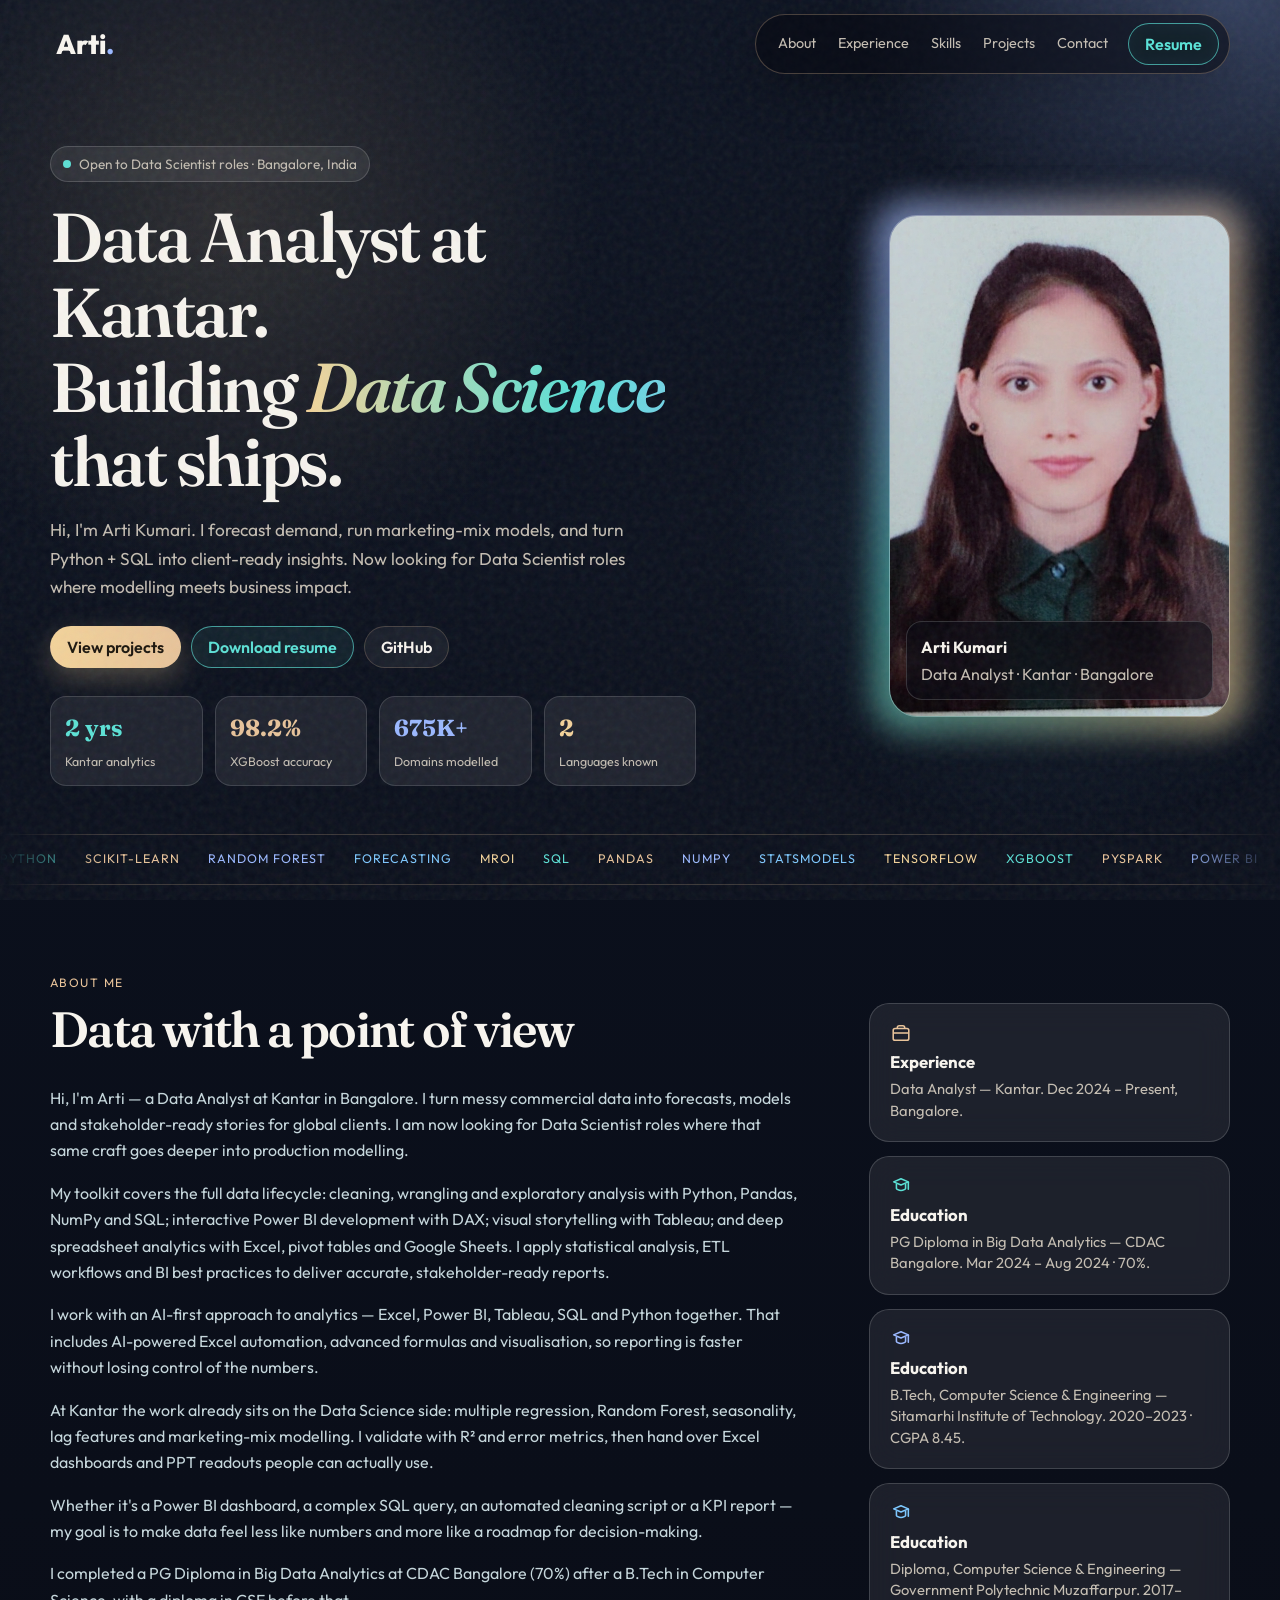
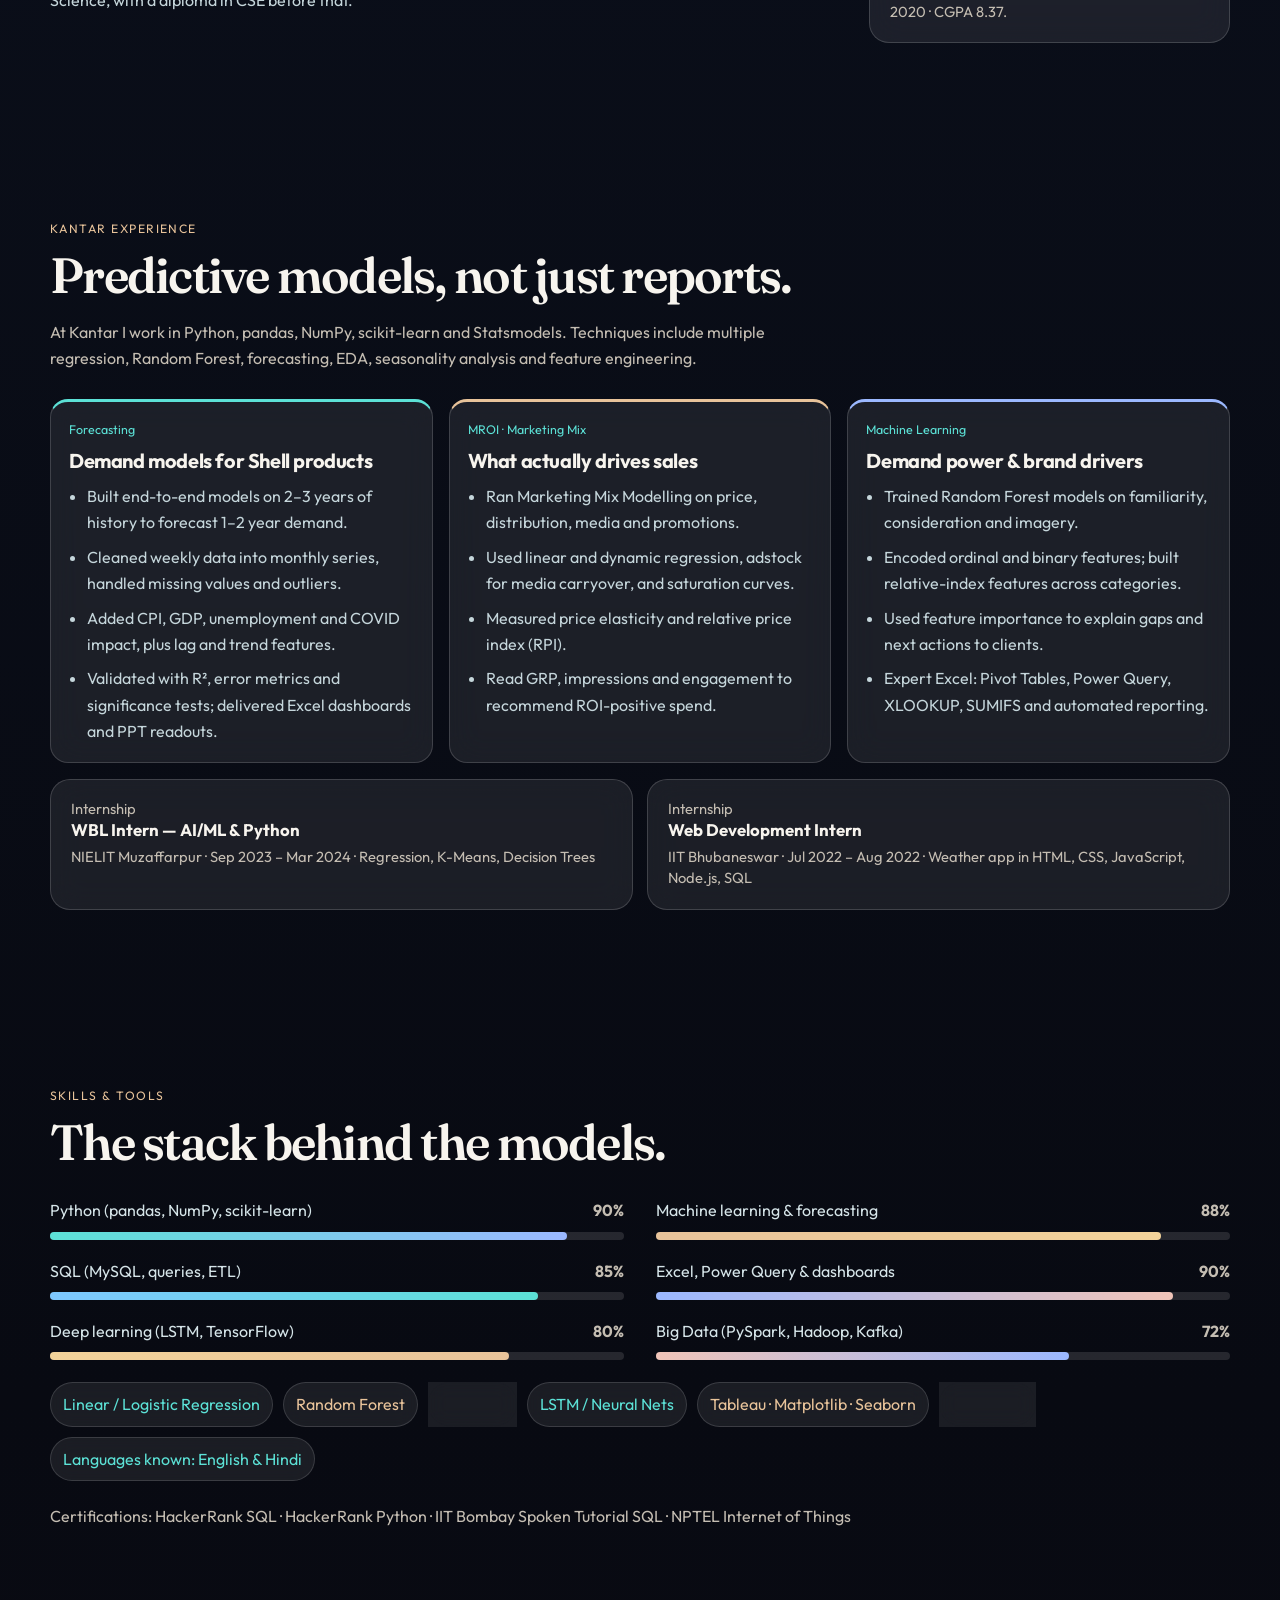
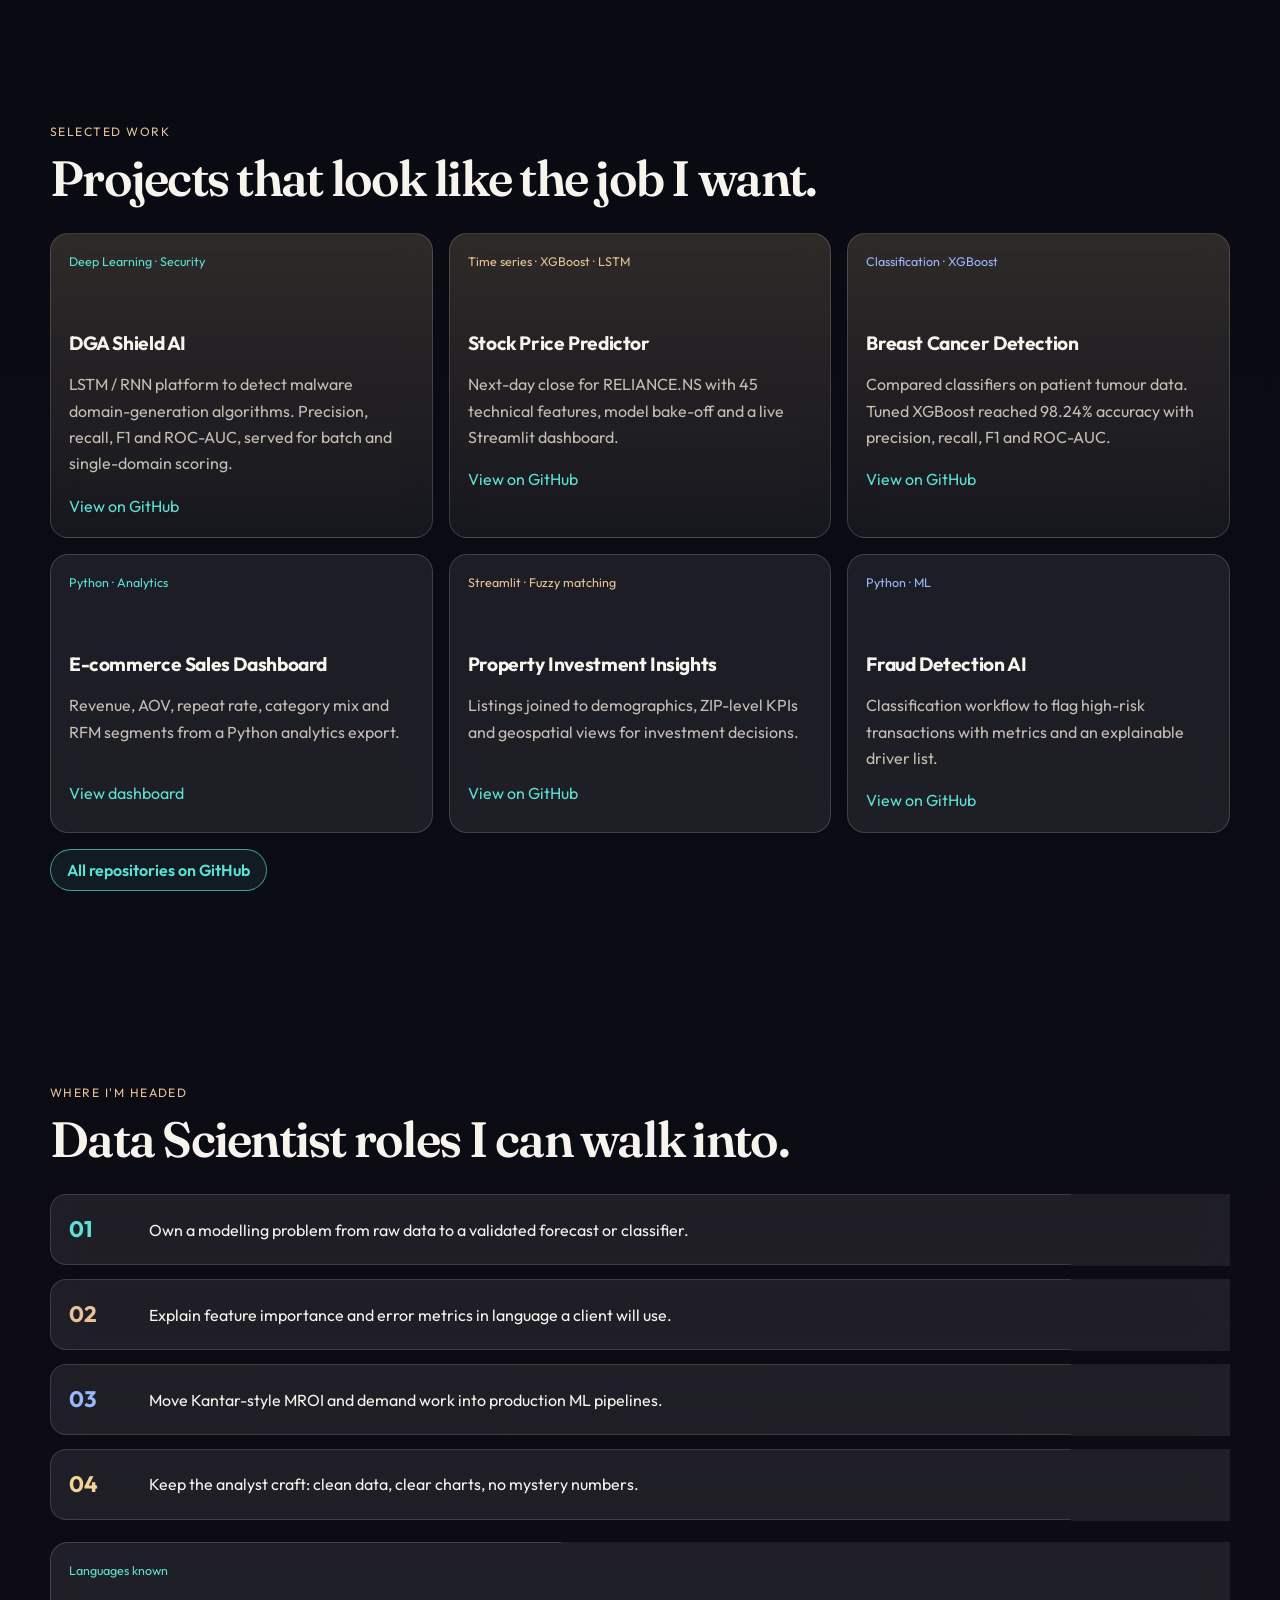
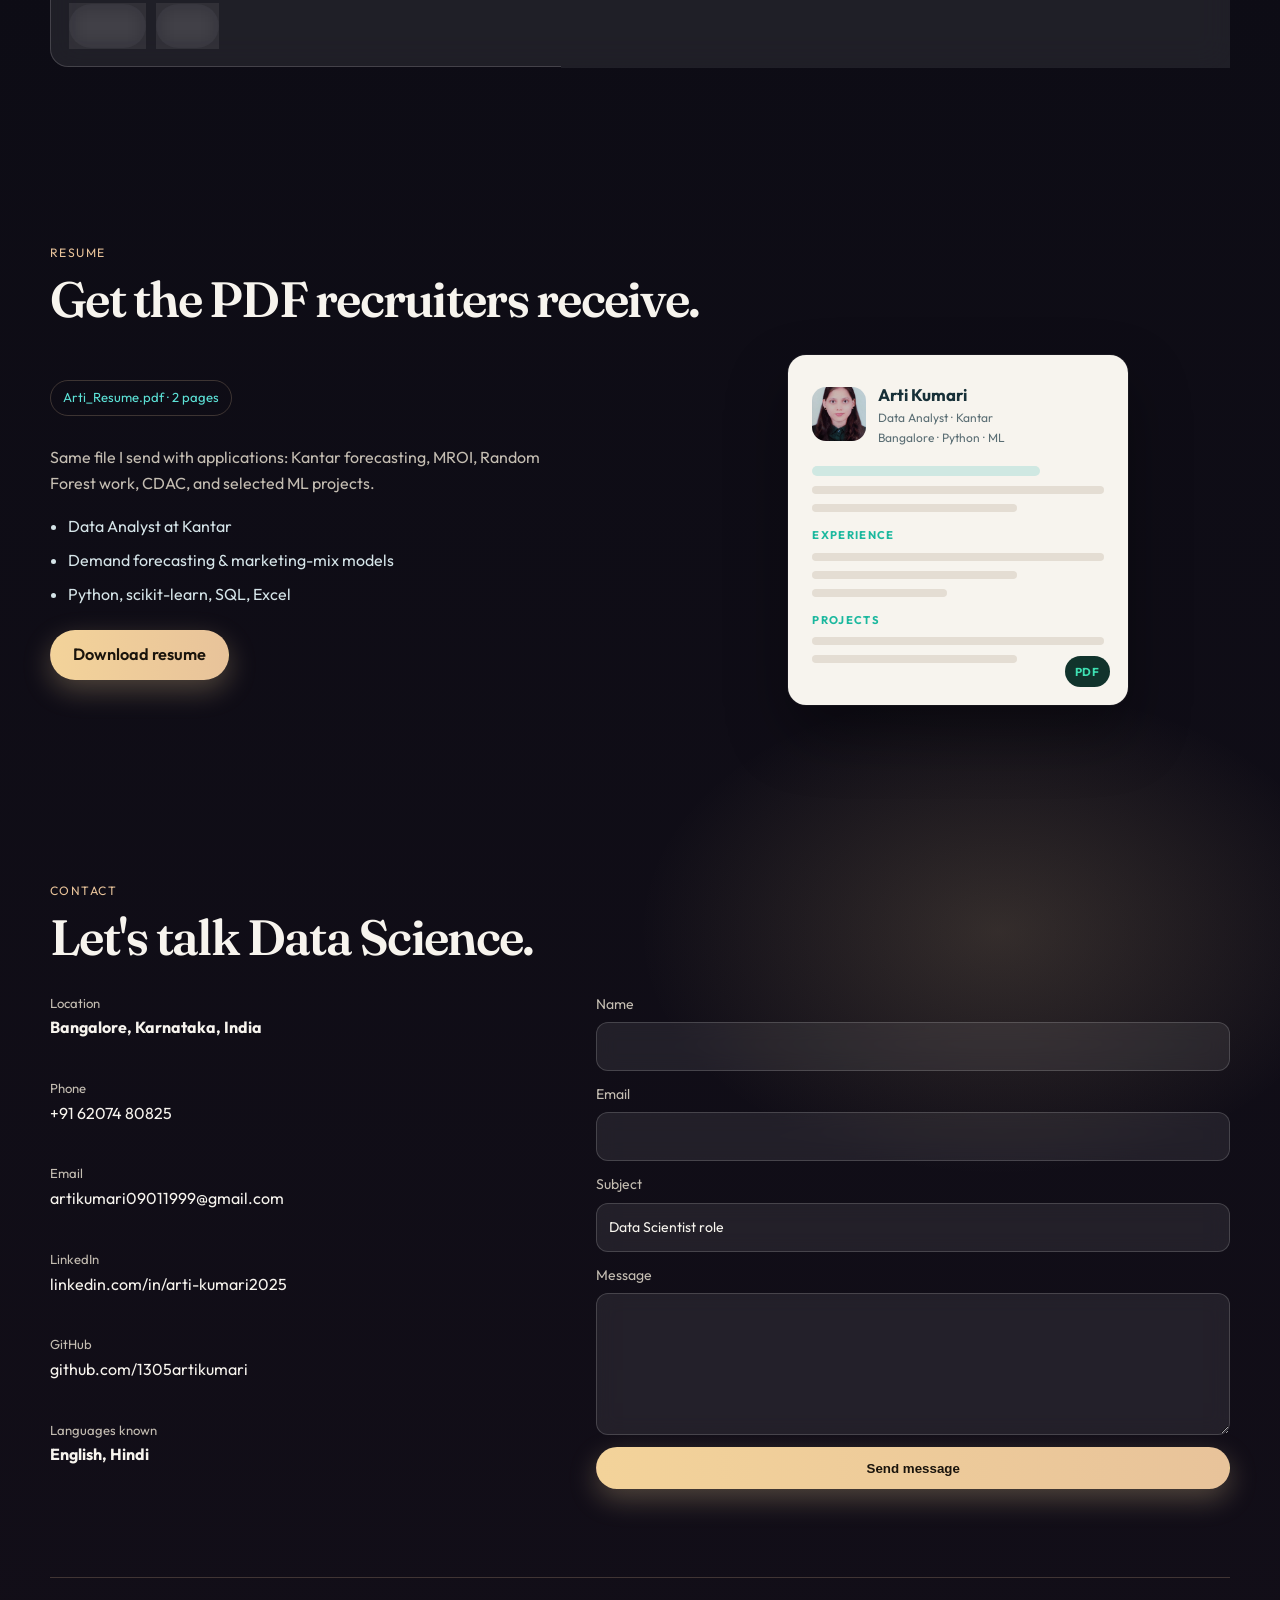
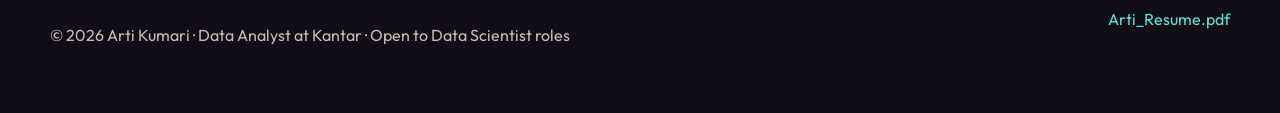
==== index.html @ 02395d93 "Initial commit: Arti Kumari Portfolio website and projects" ====
<!DOCTYPE html>
<html lang="en">
<head>
  <meta charset="UTF-8" />
  <meta name="viewport" content="width=device-width, initial-scale=1.0" />
  <title>Arti Kumari — Data Analyst &amp; Data Scientist | Kantar</title>
  <meta name="description" content="Arti Kumari, Data Analyst at Kantar in Bangalore. Predictive modelling, forecasting, MROI, Python and machine learning. Open to Data Scientist roles." />
  <link rel="preconnect" href="https://fonts.googleapis.com" />
  <link rel="preconnect" href="https://fonts.gstatic.com" crossorigin />
  <link href="https://fonts.googleapis.com/css2?family=Fraunces:opsz,wght@9..144,500;9..144,600;9..144,700&family=Outfit:wght@400;500;600;700;800&display=swap" rel="stylesheet" />
  <link rel="stylesheet" href="css/styles.css" />
</head>
<body>
  <div class="grain" aria-hidden="true"></div>
  <header class="topbar">
    <a class="logo" href="#top">Arti<span>.</span></a>
    <div class="nav">
      <nav class="nav-links" id="nav-links">
        <a href="#about">About</a>
        <a href="#experience">Experience</a>
        <a href="#skills">Skills</a>
        <a href="#projects">Projects</a>
        <a href="#contact">Contact</a>
      </nav>
      <div class="nav-actions">
        <a class="btn btn-outline" href="assets/Arti_Resume.pdf" download="Arti_Resume.pdf">Resume</a>
        <button class="menu-btn" id="menu-btn" aria-label="Open menu"><span></span><span></span></button>
      </div>
    </div>
  </header>

  <main id="top">
    <section class="hero">
      <div class="hero-copy">
        <p class="loc-pill">
          <span class="live-dot"></span>
          Open to Data Scientist roles · Bangalore, India
        </p>
        <h1>Data Analyst at Kantar.<br>Building <em>Data Science</em><br>that ships.</h1>
        <p class="lede">Hi, I'm Arti Kumari. I forecast demand, run marketing-mix models, and turn Python + SQL into client-ready insights. Now looking for Data Scientist roles where modelling meets business impact.</p>
        <div class="hero-cta">
          <a class="btn btn-primary" href="#projects">View projects</a>
          <a class="btn btn-outline" href="assets/Arti_Resume.pdf" download="Arti_Resume.pdf">Download resume</a>
          <a class="btn btn-ghost" href="https://github.com/1305artikumari" target="_blank" rel="noreferrer">GitHub</a>
        </div>
        <div class="stat-row">
          <div class="stat-card"><b data-count="2" data-suffix=" yrs">0 yrs</b><span>Kantar analytics</span></div>
          <div class="stat-card"><b data-count="98.2" data-decimals="1" data-suffix="%">0%</b><span>XGBoost accuracy</span></div>
          <div class="stat-card"><b data-count="675" data-suffix="K+">0K+</b><span>Domains modelled</span></div>
          <div class="stat-card"><b data-count="2">0</b><span>Languages known</span></div>
        </div>
      </div>
      <div class="photo-wrap">
      <aside class="photo-card">
        <img src="assets/arti-photo.jpg" alt="Portrait of Arti Kumari, Data Analyst at Kantar" />
        <div class="photo-meta">
          <strong>Arti Kumari</strong>
          <p>Data Analyst · Kantar · Bangalore</p>
        </div>
      </aside>
      </div>
    </section>

    <div class="marquee" aria-hidden="true">
      <div class="marquee-track">
        <span>Python</span><span>scikit-learn</span><span>Random Forest</span><span>Forecasting</span><span>MROI</span><span>SQL</span><span>pandas</span><span>NumPy</span><span>Statsmodels</span><span>TensorFlow</span><span>XGBoost</span><span>PySpark</span><span>Power BI</span><span>Excel</span><span>Feature Engineering</span>
        <span>Python</span><span>scikit-learn</span><span>Random Forest</span><span>Forecasting</span><span>MROI</span><span>SQL</span><span>pandas</span><span>NumPy</span><span>Statsmodels</span><span>TensorFlow</span><span>XGBoost</span><span>PySpark</span><span>Power BI</span><span>Excel</span><span>Feature Engineering</span>
      </div>
    </div>

    <section class="section" id="about">
      <p class="eyebrow">About me</p>
      <div class="about-grid">
        <div class="about-main">
          <h2>Data with a point of view</h2>
          <div class="about-copy">
            <p>Hi, I'm Arti — a Data Analyst at Kantar in Bangalore. I turn messy commercial data into forecasts, models and stakeholder-ready stories for global clients. I am now looking for Data Scientist roles where that same craft goes deeper into production modelling.</p>
            <p>My toolkit covers the full data lifecycle: cleaning, wrangling and exploratory analysis with Python, Pandas, NumPy and SQL; interactive Power BI development with DAX; visual storytelling with Tableau; and deep spreadsheet analytics with Excel, pivot tables and Google Sheets. I apply statistical analysis, ETL workflows and BI best practices to deliver accurate, stakeholder-ready reports.</p>
            <p>I work with an AI-first approach to analytics — Excel, Power BI, Tableau, SQL and Python together. That includes AI-powered Excel automation, advanced formulas and visualisation, so reporting is faster without losing control of the numbers.</p>
            <p>At Kantar the work already sits on the Data Science side: multiple regression, Random Forest, seasonality, lag features and marketing-mix modelling. I validate with R² and error metrics, then hand over Excel dashboards and PPT readouts people can actually use.</p>
            <p>Whether it's a Power BI dashboard, a complex SQL query, an automated cleaning script or a KPI report — my goal is to make data feel less like numbers and more like a roadmap for decision-making.</p>
            <p>I completed a PG Diploma in Big Data Analytics at CDAC Bangalore (70%) after a B.Tech in Computer Science, with a diploma in CSE before that.</p>
          </div>
        </div>
        <div class="edu-col">
          <article class="edu-card">
            <span class="edu-icon" aria-hidden="true">
              <svg width="22" height="22" viewBox="0 0 24 24" fill="none"><path d="M8 7V6a2 2 0 0 1 2-2h4a2 2 0 0 1 2 2v1" stroke="currentColor" stroke-width="1.7"/><rect x="3.5" y="7" width="17" height="13" rx="2" stroke="currentColor" stroke-width="1.7"/><path d="M3.5 12h17" stroke="currentColor" stroke-width="1.7"/></svg>
            </span>
            <h3>Experience</h3>
            <p>Data Analyst — Kantar. Dec 2024 – Present, Bangalore.</p>
          </article>
          <article class="edu-card">
            <span class="edu-icon" aria-hidden="true">
              <svg width="22" height="22" viewBox="0 0 24 24" fill="none"><path d="M4 7.5 12 4l8 3.5-8 3.5L4 7.5Z" stroke="currentColor" stroke-width="1.7" stroke-linejoin="round"/><path d="M7 9.5v5.2c0 .4 2.2 2.3 5 2.3s5-1.9 5-2.3V9.5" stroke="currentColor" stroke-width="1.7" stroke-linejoin="round"/><path d="M20 8v7.5" stroke="currentColor" stroke-width="1.7" stroke-linecap="round"/></svg>
            </span>
            <h3>Education</h3>
            <p>PG Diploma in Big Data Analytics — CDAC Bangalore. Mar 2024 – Aug 2024 · 70%.</p>
          </article>
          <article class="edu-card">
            <span class="edu-icon" aria-hidden="true">
              <svg width="22" height="22" viewBox="0 0 24 24" fill="none"><path d="M4 7.5 12 4l8 3.5-8 3.5L4 7.5Z" stroke="currentColor" stroke-width="1.7" stroke-linejoin="round"/><path d="M7 9.5v5.2c0 .4 2.2 2.3 5 2.3s5-1.9 5-2.3V9.5" stroke="currentColor" stroke-width="1.7" stroke-linejoin="round"/><path d="M20 8v7.5" stroke="currentColor" stroke-width="1.7" stroke-linecap="round"/></svg>
            </span>
            <h3>Education</h3>
            <p>B.Tech, Computer Science &amp; Engineering — Sitamarhi Institute of Technology. 2020–2023 · CGPA 8.45.</p>
          </article>
          <article class="edu-card">
            <span class="edu-icon" aria-hidden="true">
              <svg width="22" height="22" viewBox="0 0 24 24" fill="none"><path d="M4 7.5 12 4l8 3.5-8 3.5L4 7.5Z" stroke="currentColor" stroke-width="1.7" stroke-linejoin="round"/><path d="M7 9.5v5.2c0 .4 2.2 2.3 5 2.3s5-1.9 5-2.3V9.5" stroke="currentColor" stroke-width="1.7" stroke-linejoin="round"/><path d="M20 8v7.5" stroke="currentColor" stroke-width="1.7" stroke-linecap="round"/></svg>
            </span>
            <h3>Education</h3>
            <p>Diploma, Computer Science &amp; Engineering — Government Polytechnic Muzaffarpur. 2017–2020 · CGPA 8.37.</p>
          </article>
        </div>
      </div>
    </section>

    <section class="section" id="experience">
      <p class="eyebrow">Kantar experience</p>
      <h2>Predictive models, not just reports.</h2>
      <p class="section-intro">At Kantar I work in Python, pandas, NumPy, scikit-learn and Statsmodels. Techniques include multiple regression, Random Forest, forecasting, EDA, seasonality analysis and feature engineering.</p>
      <div class="work-grid">
        <article class="work-card">
          <p class="tag">Forecasting</p>
          <h3>Demand models for Shell products</h3>
          <ul>
            <li>Built end-to-end models on 2–3 years of history to forecast 1–2 year demand.</li>
            <li>Cleaned weekly data into monthly series, handled missing values and outliers.</li>
            <li>Added CPI, GDP, unemployment and COVID impact, plus lag and trend features.</li>
            <li>Validated with R², error metrics and significance tests; delivered Excel dashboards and PPT readouts.</li>
          </ul>
        </article>
        <article class="work-card">
          <p class="tag">MROI · Marketing Mix</p>
          <h3>What actually drives sales</h3>
          <ul>
            <li>Ran Marketing Mix Modelling on price, distribution, media and promotions.</li>
            <li>Used linear and dynamic regression, adstock for media carryover, and saturation curves.</li>
            <li>Measured price elasticity and relative price index (RPI).</li>
            <li>Read GRP, impressions and engagement to recommend ROI-positive spend.</li>
          </ul>
        </article>
        <article class="work-card">
          <p class="tag">Machine Learning</p>
          <h3>Demand power &amp; brand drivers</h3>
          <ul>
            <li>Trained Random Forest models on familiarity, consideration and imagery.</li>
            <li>Encoded ordinal and binary features; built relative-index features across categories.</li>
            <li>Used feature importance to explain gaps and next actions to clients.</li>
            <li>Expert Excel: Pivot Tables, Power Query, XLOOKUP, SUMIFS and automated reporting.</li>
          </ul>
        </article>
      </div>

      <div class="intern-row">
        <article class="edu-card">
          <p class="card-kicker">Internship</p>
          <h3>WBL Intern — AI/ML &amp; Python</h3>
          <p>NIELIT Muzaffarpur · Sep 2023 – Mar 2024 · Regression, K-Means, Decision Trees</p>
        </article>
        <article class="edu-card">
          <p class="card-kicker">Internship</p>
          <h3>Web Development Intern</h3>
          <p>IIT Bhubaneswar · Jul 2022 – Aug 2022 · Weather app in HTML, CSS, JavaScript, Node.js, SQL</p>
        </article>
      </div>
    </section>

    <section class="section" id="skills">
      <p class="eyebrow">Skills &amp; tools</p>
      <h2>The stack behind the models.</h2>
      <div class="skill-bars">
        <div class="skill"><span>Python (pandas, NumPy, scikit-learn)</span><b>90%</b><i style="--w:90%"></i></div>
        <div class="skill"><span>Machine learning &amp; forecasting</span><b>88%</b><i style="--w:88%"></i></div>
        <div class="skill"><span>SQL (MySQL, queries, ETL)</span><b>85%</b><i style="--w:85%"></i></div>
        <div class="skill"><span>Excel, Power Query &amp; dashboards</span><b>90%</b><i style="--w:90%"></i></div>
        <div class="skill"><span>Deep learning (LSTM, TensorFlow)</span><b>80%</b><i style="--w:80%"></i></div>
        <div class="skill"><span>Big Data (PySpark, Hadoop, Kafka)</span><b>72%</b><i style="--w:72%"></i></div>
      </div>
      <div class="chip-row">
        <span>Linear / Logistic Regression</span>
        <span>Random Forest</span>
        <span>XGBoost</span>
        <span>LSTM / Neural Nets</span>
        <span>Tableau · Matplotlib · Seaborn</span>
        <span>MongoDB</span>
        <span>Languages known: English &amp; Hindi</span>
      </div>
      <p class="certs">Certifications: HackerRank SQL · HackerRank Python · IIT Bombay Spoken Tutorial SQL · NPTEL Internet of Things</p>
    </section>

    <section class="section" id="projects">
      <p class="eyebrow">Selected work</p>
      <h2>Projects that look like the job I want.</h2>
      <div class="project-grid">
        <article class="project featured">
          <p class="tag">Deep Learning · Security</p>
          <h3>DGA Shield AI</h3>
          <p>LSTM / RNN platform to detect malware domain-generation algorithms. Precision, recall, F1 and ROC-AUC, served for batch and single-domain scoring.</p>
          <a href="https://github.com/1305artikumari/DGS-Shield-AI-" target="_blank" rel="noreferrer">View on GitHub</a>
        </article>
        <article class="project featured">
          <p class="tag">Time series · XGBoost · LSTM</p>
          <h3>Stock Price Predictor</h3>
          <p>Next-day close for RELIANCE.NS with 45 technical features, model bake-off and a live Streamlit dashboard.</p>
          <a href="https://github.com/1305artikumari/multivariate-stock-predictor" target="_blank" rel="noreferrer">View on GitHub</a>
        </article>
        <article class="project featured">
          <p class="tag">Classification · XGBoost</p>
          <h3>Breast Cancer Detection</h3>
          <p>Compared classifiers on patient tumour data. Tuned XGBoost reached 98.24% accuracy with precision, recall, F1 and ROC-AUC.</p>
          <a href="https://github.com/1305artikumari" target="_blank" rel="noreferrer">View on GitHub</a>
        </article>
        <article class="project">
          <p class="tag">Python · Analytics</p>
          <h3>E-commerce Sales Dashboard</h3>
          <p>Revenue, AOV, repeat rate, category mix and RFM segments from a Python analytics export.</p>
          <a href="reports/python-export.html">View dashboard</a>
        </article>
        <article class="project">
          <p class="tag">Streamlit · Fuzzy matching</p>
          <h3>Property Investment Insights</h3>
          <p>Listings joined to demographics, ZIP-level KPIs and geospatial views for investment decisions.</p>
          <a href="https://github.com/1305artikumari/Property-Investment-Insights-Dashboard" target="_blank" rel="noreferrer">View on GitHub</a>
        </article>
        <article class="project">
          <p class="tag">Python · ML</p>
          <h3>Fraud Detection AI</h3>
          <p>Classification workflow to flag high-risk transactions with metrics and an explainable driver list.</p>
          <a href="https://github.com/1305artikumari/Fraud-Detection-AI" target="_blank" rel="noreferrer">View on GitHub</a>
        </article>
      </div>
      <p class="center-link">
        <a class="btn btn-outline" href="https://github.com/1305artikumari" target="_blank" rel="noreferrer">All repositories on GitHub</a>
      </p>
    </section>

    <section class="section" id="goals">
      <p class="eyebrow">Where I'm headed</p>
      <h2>Data Scientist roles I can walk into.</h2>
      <ol class="goals">
        <li><span>01</span><p>Own a modelling problem from raw data to a validated forecast or classifier.</p></li>
        <li><span>02</span><p>Explain feature importance and error metrics in language a client will use.</p></li>
        <li><span>03</span><p>Move Kantar-style MROI and demand work into production ML pipelines.</p></li>
        <li><span>04</span><p>Keep the analyst craft: clean data, clear charts, no mystery numbers.</p></li>
      </ol>
      <div class="lang-box">
        <div>
          <p class="card-kicker">Languages known</p>
          <div class="chip-row">
            <span>English</span>
            <span>Hindi</span>
          </div>
        </div>
      </div>
    </section>

    <section class="section" id="resume">
      <p class="eyebrow">Resume</p>
      <h2>Get the PDF recruiters receive.</h2>
      <div class="resume-dl">
        <div class="resume-dl-copy">
          <p class="file-meta">Arti_Resume.pdf · 2 pages</p>
          <p>Same file I send with applications: Kantar forecasting, MROI, Random Forest work, CDAC, and selected ML projects.</p>
          <ul class="resume-points">
            <li>Data Analyst at Kantar</li>
            <li>Demand forecasting &amp; marketing-mix models</li>
            <li>Python, scikit-learn, SQL, Excel</li>
          </ul>
          <a class="btn btn-primary btn-lg" href="assets/Arti_Resume.pdf" download="Arti_Resume.pdf">Download resume</a>
        </div>
        <aside class="paper-card" aria-hidden="true">
          <div class="paper">
            <div class="paper-top">
              <img src="assets/arti-photo.jpg" alt="" />
              <div>
                <strong>Arti Kumari</strong>
                <span>Data Analyst · Kantar</span>
                <span>Bangalore · Python · ML</span>
              </div>
            </div>
            <div class="paper-line wide"></div>
            <div class="paper-line"></div>
            <div class="paper-line mid"></div>
            <div class="paper-kicker">Experience</div>
            <div class="paper-line"></div>
            <div class="paper-line mid"></div>
            <div class="paper-line short"></div>
            <div class="paper-kicker">Projects</div>
            <div class="paper-line"></div>
            <div class="paper-line mid"></div>
            <div class="paper-badge">PDF</div>
          </div>
        </aside>
      </div>
    </section>

    <section class="section contact" id="contact">
      <p class="eyebrow">Contact</p>
      <h2>Let's talk Data Science.</h2>
      <div class="contact-grid">
        <ul class="contact-list">
          <li><span>Location</span><b>Bangalore, Karnataka, India</b></li>
          <li><span>Phone</span><a href="tel:+916207480825">+91 62074 80825</a></li>
          <li><span>Email</span><a href="mailto:artikumari09011999@gmail.com">artikumari09011999@gmail.com</a></li>
          <li><span>LinkedIn</span><a href="https://www.linkedin.com/in/arti-kumari2025/" target="_blank" rel="noreferrer">linkedin.com/in/arti-kumari2025</a></li>
          <li><span>GitHub</span><a href="https://github.com/1305artikumari" target="_blank" rel="noreferrer">github.com/1305artikumari</a></li>
          <li><span>Languages known</span><b>English, Hindi</b></li>
        </ul>
        <form class="contact-form" action="mailto:artikumari09011999@gmail.com" method="get" enctype="text/plain">
          <label><span>Name</span><input name="name" required /></label>
          <label><span>Email</span><input type="email" name="email" required /></label>
          <label><span>Subject</span><input name="subject" value="Data Scientist role" required /></label>
          <label><span>Message</span><textarea name="body" rows="5" required></textarea></label>
          <button class="btn btn-primary" type="submit">Send message</button>
        </form>
      </div>
    </section>
  </main>

  <footer class="footer">
    <p>© 2026 Arti Kumari · Data Analyst at Kantar · Open to Data Scientist roles</p>
    <a href="assets/Arti_Resume.pdf" download="Arti_Resume.pdf">Arti_Resume.pdf</a>
  </footer>

  <script src="js/main.js"></script>
</body>
</html>
---- css/styles.css ----
:root {
  --bg: #080a12;
  --card: rgba(255, 255, 255, 0.07);
  --card-2: rgba(255, 255, 255, 0.06);
  --line: rgba(232, 195, 154, 0.22);
  --text: #f7f4ee;
  --muted: #c4bdb2;
  --teal: #5ce1d6;
  --peach: #e8c39a;
  --lilac: #9bb8ff;
  --gold: #f3d39a;
  --rose: #f0c4b8;
  --sky: #7ec8ff;
  --sans: "Outfit", sans-serif;
  --serif: "Fraunces", Georgia, serif;
}

* { box-sizing: border-box; }
html { scroll-behavior: smooth; }
body {
  margin: 0;
  font-family: var(--sans);
  background:
    radial-gradient(820px 480px at 8% -6%, rgba(92, 225, 214, 0.22), transparent 55%),
    radial-gradient(720px 520px at 96% 0%, rgba(155, 184, 255, 0.28), transparent 52%),
    radial-gradient(620px 420px at 78% 88%, rgba(243, 211, 154, 0.16), transparent 58%),
    linear-gradient(180deg, #0c1220 0%, #080a12 46%, #120e18 100%);
  color: var(--text);
  line-height: 1.65;
}
.grain {
  pointer-events: none;
  position: fixed;
  inset: 0;
  z-index: 8;
  opacity: 0.07;
  background-image: url("data:image/svg+xml,%3Csvg viewBox='0 0 160 160' xmlns='http://www.w3.org/2000/svg'%3E%3Cfilter id='n'%3E%3CfeTurbulence type='fractalNoise' baseFrequency='.85' numOctaves='4' stitchTiles='stitch'/%3E%3C/filter%3E%3Crect width='100%25' height='100%25' filter='url(%23n)'/%3E%3C/svg%3E");
}
body::before {
  content: "";
  position: fixed;
  inset: 0;
  pointer-events: none;
  z-index: 0;
  background:
    radial-gradient(circle at 18% 24%, rgba(243, 211, 154, 0.14), transparent 30%),
    radial-gradient(circle at 82% 58%, rgba(126, 200, 255, 0.12), transparent 28%);
}
img { max-width: 100%; display: block; }
a { color: var(--teal); text-decoration: none; }
h1, h2 { margin: 0; font-family: var(--serif); font-weight: 600; letter-spacing: -0.035em; line-height: 1.08; }
h3 { margin: 0; letter-spacing: -0.02em; line-height: 1.2; }
.topbar, main, footer { position: relative; z-index: 1; }

.topbar {
  position: sticky;
  top: 14px;
  z-index: 30;
  display: flex;
  align-items: center;
  justify-content: space-between;
  gap: 20px;
  width: min(1180px, calc(100% - 40px));
  margin: 14px auto 0;
  animation: drop 0.7s ease both;
}
.logo {
  color: var(--text);
  font-weight: 800;
  font-size: 1.7rem;
  padding: 0 6px;
  flex-shrink: 0;
}
.logo span { color: var(--lilac); }
.nav {
  display: flex;
  align-items: center;
  justify-content: space-between;
  gap: 20px;
  padding: 8px 10px 8px 22px;
  background: rgba(8, 10, 18, 0.58);
  backdrop-filter: blur(22px);
  border: 1px solid rgba(232, 195, 154, 0.28);
  border-radius: 999px;
  box-shadow: 0 18px 50px rgba(0, 0, 0, 0.22);
}
.nav-links { display: flex; gap: 22px; }
.nav-links a { color: var(--muted); font-size: 0.9rem; transition: color 0.2s; }
.nav-links a:hover { color: var(--text); }
.nav-actions { display: flex; align-items: center; gap: 10px; }
@keyframes drop {
  from { opacity: 0; transform: translateY(-18px); }
  to { opacity: 1; transform: translateY(0); }
}
@keyframes rise {
  from { opacity: 0; transform: translateY(18px); }
  to { opacity: 1; transform: translateY(0); }
}
.menu-btn {
  display: none;
  width: 42px;
  height: 42px;
  border-radius: 10px;
  border: 1px solid var(--line);
  background: transparent;
}
.menu-btn span { display: block; width: 16px; height: 1.6px; margin: 5px auto; background: var(--text); }

.live-dot {
  width: 8px;
  height: 8px;
  border-radius: 50%;
  background: var(--teal);
  box-shadow: 0 0 0 0 rgba(92, 225, 214, 0.7);
  animation: pulse 1.8s infinite;
}
@keyframes pulse {
  70% { box-shadow: 0 0 0 8px rgba(92, 225, 214, 0); }
  100% { box-shadow: 0 0 0 0 rgba(92, 225, 214, 0); }
}

.btn {
  display: inline-flex;
  align-items: center;
  justify-content: center;
  min-height: 42px;
  padding: 0 16px;
  border-radius: 999px;
  font-weight: 600;
  cursor: pointer;
  border: 1px solid transparent;
  transition: transform 0.2s ease, box-shadow 0.2s ease;
}
.btn:hover { transform: translateY(-2px); }
.btn-primary {
  background: linear-gradient(90deg, #f3d39a, #e8c39a);
  color: #1a140c;
  box-shadow: 0 10px 28px rgba(243, 211, 154, 0.28);
}
.btn-outline {
  border-color: rgba(92, 225, 214, 0.65);
  color: var(--teal);
  background: rgba(92, 225, 214, 0.08);
  backdrop-filter: blur(10px);
}
.btn-ghost {
  color: var(--text);
  background: rgba(255, 255, 255, 0.06);
  border-color: var(--line);
  backdrop-filter: blur(10px);
}

.hero {
  display: grid;
  grid-template-columns: 1.15fr 0.85fr;
  gap: 56px;
  align-items: center;
  width: min(1180px, calc(100% - 40px));
  margin: 0 auto;
  padding: 72px 0 48px;
}
.loc-pill {
  display: inline-flex;
  align-items: center;
  gap: 8px;
  padding: 6px 12px;
  border: 1px solid rgba(255, 255, 255, 0.16);
  border-radius: 999px;
  color: var(--muted);
  font-size: 0.85rem;
  margin: 0 0 18px;
  background: rgba(255, 255, 255, 0.08);
  backdrop-filter: blur(12px);
}
.hero h1 { font-size: clamp(2.6rem, 5.4vw, 4.6rem); }
.hero-copy > * {
  opacity: 0;
  animation: rise 0.85s ease forwards;
}
.hero-copy > *:nth-child(1) { animation-delay: 0.05s; }
.hero-copy > *:nth-child(2) { animation-delay: 0.18s; }
.hero-copy > *:nth-child(3) { animation-delay: 0.3s; }
.hero-copy > *:nth-child(4) { animation-delay: 0.42s; }
.hero-copy > *:nth-child(5) { animation-delay: 0.54s; }
.hero h1 em {
  font-style: italic;
  background: linear-gradient(90deg, var(--gold), var(--teal), var(--lilac), var(--gold));
  background-size: 220% auto;
  -webkit-background-clip: text;
  background-clip: text;
  color: transparent;
  animation: shine 6s linear infinite;
}
@keyframes shine {
  to { background-position: 220% center; }
}
.lede { color: var(--muted); max-width: 580px; font-size: 1.08rem; }
.hero-cta { display: flex; flex-wrap: wrap; gap: 10px; margin: 24px 0 28px; }
.stat-row { display: grid; grid-template-columns: repeat(4, minmax(0, 1fr)); gap: 12px; }
.stat-card {
  background: rgba(255, 255, 255, 0.08);
  border: 1px solid rgba(255, 255, 255, 0.14);
  backdrop-filter: blur(14px);
  border-radius: 16px;
  padding: 12px 14px;
}
.stat-card b { display: block; font-size: 1.45rem; font-family: var(--serif); }
.stat-row .stat-card:nth-child(1) b { color: var(--teal); }
.stat-row .stat-card:nth-child(2) b { color: var(--peach); }
.stat-row .stat-card:nth-child(3) b { color: var(--lilac); }
.stat-row .stat-card:nth-child(4) b { color: var(--gold); }
.stat-card span { color: var(--muted); font-size: 0.78rem; }

.photo-wrap {
  position: relative;
  max-width: 400px;
  margin-left: auto;
}
.photo-wrap::before {
  content: "";
  position: absolute;
  inset: -14px;
  border-radius: 36px;
  background: conic-gradient(from 140deg, var(--gold), var(--teal), var(--lilac), var(--peach), var(--gold));
  opacity: 0.7;
  filter: blur(16px);
  z-index: 0;
  animation: spin 10s linear infinite;
}
.photo-card {
  position: relative;
  z-index: 1;
  border-radius: 28px;
  overflow: hidden;
  border: 1px solid rgba(255, 255, 255, 0.28);
  box-shadow: 0 24px 70px rgba(0,0,0,0.28);
  animation: floaty 5.5s ease-in-out infinite;
}
@keyframes spin { to { transform: rotate(360deg); } }
@keyframes floaty {
  0%, 100% { transform: translateY(0); }
  50% { transform: translateY(-10px); }
}
.photo-card img { width: 100%; height: 500px; object-fit: cover; object-position: center 12%; }
.photo-meta {
  position: absolute;
  left: 16px;
  right: 16px;
  bottom: 16px;
  background: rgba(8, 10, 18, 0.58);
  backdrop-filter: blur(16px);
  border: 1px solid rgba(255, 255, 255, 0.16);
  border-radius: 16px;
  padding: 12px 14px;
}
.photo-meta p { margin: 0; color: var(--muted); }

.marquee {
  overflow: hidden;
  border-top: 1px solid var(--line);
  border-bottom: 1px solid var(--line);
  padding: 14px 0;
  mask-image: linear-gradient(90deg, transparent, #000 8%, #000 92%, transparent);
}
.marquee-track {
  display: flex;
  gap: 28px;
  width: max-content;
  animation: slide 32s linear infinite;
  text-transform: uppercase;
  letter-spacing: 0.08em;
  font-size: 0.78rem;
}
.marquee-track span:nth-child(5n+1) { color: var(--teal); }
.marquee-track span:nth-child(5n+2) { color: var(--peach); }
.marquee-track span:nth-child(5n+3) { color: var(--lilac); }
.marquee-track span:nth-child(5n+4) { color: var(--sky); }
.marquee-track span:nth-child(5n) { color: var(--gold); }
@keyframes slide { from { transform: translateX(0); } to { transform: translateX(-50%); } }

.section { padding: 88px 0; width: min(1180px, calc(100% - 40px)); margin: 0 auto; }
.section-intro { color: var(--muted); max-width: 760px; margin: -12px 0 28px; }
.eyebrow {
  color: var(--peach);
  text-transform: uppercase;
  letter-spacing: 0.12em;
  font-size: 0.76rem;
  margin: 0 0 10px;
}
.section h2 { font-size: clamp(2rem, 4vw, 3.1rem); margin-bottom: 28px; }

.about-grid { display: grid; grid-template-columns: 1.45fr 0.7fr; gap: 72px; align-items: stretch; }
.about-main { display: flex; flex-direction: column; }
.about-copy { flex: 1; }
.about-copy p { color: #c5d6db; margin: 0 0 16px; }
.about-copy p:last-child { margin-bottom: 0; }
.edu-col {
  display: grid;
  align-content: start;
  gap: 14px;
  max-width: 380px;
  width: 100%;
  margin-left: auto;
}
.edu-card {
  padding: 18px 20px 20px !important;
  border-radius: 20px !important;
}
.edu-icon {
  display: inline-flex;
  color: var(--teal);
  margin-bottom: 8px;
}
.edu-card h3 {
  font-family: var(--sans);
  font-size: 1.05rem;
  font-weight: 700;
  letter-spacing: 0;
  margin: 0 0 6px;
}
.edu-card p {
  margin: 0;
  color: var(--muted);
  font-size: 0.92rem;
  line-height: 1.45;
}
.edu-card, .project, .lang-box, .work-card {
  background: rgba(255, 255, 255, 0.08);
  backdrop-filter: blur(16px);
  border: 1px solid rgba(255, 255, 255, 0.16);
  border-radius: 18px;
  padding: 18px;
  transition: transform 0.25s ease, border-color 0.25s ease, box-shadow 0.25s ease;
}
.project:hover, .work-card:hover, .edu-card:hover {
  transform: translateY(-6px);
  border-color: rgba(255, 255, 255, 0.32);
  box-shadow: 0 18px 40px rgba(0,0,0,0.18);
}
.project.featured {
  background: linear-gradient(180deg, rgba(243, 211, 154, 0.16), rgba(255, 255, 255, 0.05));
}
.work-card:nth-child(1) { border-top: 3px solid var(--teal); }
.work-card:nth-child(2) { border-top: 3px solid var(--peach); }
.work-card:nth-child(3) { border-top: 3px solid var(--lilac); }
.project:nth-child(3n+1) .tag { color: var(--teal); }
.project:nth-child(3n+2) .tag { color: var(--peach); }
.project:nth-child(3n) .tag { color: var(--lilac); }
.edu-col .edu-card:nth-child(1) .edu-icon { color: var(--peach); }
.edu-col .edu-card:nth-child(2) .edu-icon { color: var(--teal); }
.edu-col .edu-card:nth-child(3) .edu-icon { color: var(--lilac); }
.edu-col .edu-card:nth-child(4) .edu-icon { color: var(--sky); }
.card-kicker { color: var(--teal); margin: 0 0 6px; font-size: 0.78rem; }

.skill-bars { display: grid; grid-template-columns: 1fr 1fr; gap: 18px 32px; }
.skill { display: grid; grid-template-columns: 1fr auto; gap: 8px; }
.skill span { color: #d5e4e8; }
.skill b { color: var(--muted); }
.skill i {
  grid-column: 1 / -1;
  height: 8px;
  border-radius: 99px;
  background: rgba(255, 255, 255, 0.12);
  position: relative;
}
.skill i::after {
  content: "";
  position: absolute;
  inset: 0 auto 0 0;
  width: 0;
  border-radius: inherit;
  background: linear-gradient(90deg, var(--teal), var(--lilac));
  transition: width 1.2s cubic-bezier(0.22, 1, 0.36, 1);
}
.skill.in i::after { width: var(--w); }
.skill:nth-child(2) i::after { background: linear-gradient(90deg, var(--peach), var(--gold)); }
.skill:nth-child(3) i::after { background: linear-gradient(90deg, var(--sky), var(--teal)); }
.skill:nth-child(4) i::after { background: linear-gradient(90deg, var(--lilac), var(--rose)); }
.skill:nth-child(5) i::after { background: linear-gradient(90deg, var(--gold), var(--peach)); }
.skill:nth-child(6) i::after { background: linear-gradient(90deg, var(--rose), var(--lilac)); }
.chip-row { display: flex; flex-wrap: wrap; gap: 10px; margin-top: 22px; }
.chip-row span {
  border: 1px solid rgba(255, 255, 255, 0.14);
  border-radius: 999px;
  padding: 8px 12px;
  color: var(--text);
  background: rgba(255, 255, 255, 0.08);
  backdrop-filter: blur(10px);
}
.chip-row span:nth-child(3n+1) { color: var(--teal); }
.chip-row span:nth-child(3n+2) { color: var(--peach); }
.chip-row span:nth-child(3n) { color: var(--lilac); }

.work-grid { display: grid; grid-template-columns: repeat(3, 1fr); gap: 16px; }
.work-card h3 { margin: 8px 0 10px; font-size: 1.25rem; }
.work-card ul { margin: 0; padding-left: 18px; color: #c5d6db; }
.work-card li + li { margin-top: 8px; }
.intern-row { display: grid; grid-template-columns: 1fr 1fr; gap: 14px; margin-top: 16px; }
.certs { color: var(--muted); margin-top: 22px; }

.resume-dl {
  display: grid;
  grid-template-columns: 1.05fr 0.95fr;
  gap: 36px;
  align-items: center;
}
.resume-dl-copy p { color: var(--muted); max-width: 520px; }
.file-meta {
  display: inline-block;
  margin: 0 0 12px;
  padding: 6px 12px;
  border: 1px solid var(--line);
  border-radius: 999px;
  color: var(--teal) !important;
  font-size: 0.82rem;
}
.resume-points { margin: 0 0 22px; padding-left: 18px; color: #d5e4e8; }
.resume-points li + li { margin-top: 8px; }
.btn-lg { min-height: 50px; padding: 0 22px; font-size: 1.02rem; }

.paper-card { display: flex; justify-content: center; }
.paper {
  position: relative;
  width: min(100%, 340px);
  background: #f7f4ee;
  color: #173038;
  border-radius: 18px;
  padding: 26px 24px 32px;
  box-shadow: 0 28px 60px rgba(0,0,0,0.35), 0 0 0 1px rgba(255,255,255,0.06);
  animation: floaty 6s ease-in-out infinite;
}
.paper-top { display: flex; gap: 12px; align-items: center; margin-bottom: 18px; }
.paper-top img {
  width: 54px;
  height: 54px;
  object-fit: cover;
  border-radius: 14px;
}
.paper-top strong { display: block; font-size: 1.05rem; }
.paper-top span { display: block; font-size: 0.75rem; color: #5b6e74; }
.paper-line {
  height: 8px;
  background: #e4ddd3;
  border-radius: 99px;
  margin-bottom: 10px;
  width: 100%;
}
.paper-line.wide { height: 10px; width: 78%; background: #cfe8e2; }
.paper-line.mid { width: 70%; }
.paper-line.short { width: 46%; }
.paper-kicker {
  margin: 14px 0 8px;
  font-size: 0.7rem;
  letter-spacing: 0.12em;
  text-transform: uppercase;
  color: #1bb89e;
  font-weight: 700;
}
.paper-badge {
  position: absolute;
  right: 18px;
  bottom: 18px;
  background: #11332c;
  color: #3ee0b2;
  font-size: 0.72rem;
  font-weight: 700;
  letter-spacing: 0.08em;
  padding: 6px 10px;
  border-radius: 999px;
}
.project-grid { display: grid; grid-template-columns: repeat(3, 1fr); gap: 16px; }
.project h3 { margin: 8px 0; font-size: 1.2rem; }
.project p { color: var(--muted); min-height: 72px; }
.tag { color: var(--teal); margin: 0; font-size: 0.78rem; }
.project, .work-card, .edu-card, .goals li, .section {
  opacity: 0;
  transform: translateY(22px);
  transition: opacity 0.7s ease, transform 0.7s ease;
}
.project.in, .work-card.in, .edu-card.in, .goals li.in, .section.in {
  opacity: 1;
  transform: none;
}
.project:nth-child(2), .work-card:nth-child(2), .edu-card:nth-child(2) { transition-delay: 0.08s; }
.project:nth-child(3), .work-card:nth-child(3), .edu-card:nth-child(3) { transition-delay: 0.16s; }
.project:nth-child(4), .edu-card:nth-child(4), .goals li:nth-child(2) { transition-delay: 0.12s; }
.project:nth-child(5), .goals li:nth-child(3) { transition-delay: 0.2s; }
.project:nth-child(6), .goals li:nth-child(4) { transition-delay: 0.28s; }

@media (prefers-reduced-motion: reduce) {
  *, *::before, *::after {
    animation: none !important;
    transition: none !important;
  }
  .project, .work-card, .edu-card, .goals li, .section, .hero-copy > * { opacity: 1; transform: none; }
  .skill i::after { width: var(--w); }
}

.goals { list-style: none; padding: 0; display: grid; gap: 14px; }
.goals li {
  display: grid;
  grid-template-columns: 64px 1fr;
  gap: 16px;
  align-items: center;
  background: rgba(255, 255, 255, 0.08);
  backdrop-filter: blur(16px);
  border: 1px solid rgba(255, 255, 255, 0.14);
  border-radius: 16px;
  padding: 16px 18px;
}
.goals li:nth-child(1) span { color: var(--teal); }
.goals li:nth-child(2) span { color: var(--peach); }
.goals li:nth-child(3) span { color: var(--lilac); }
.goals li:nth-child(4) span { color: var(--gold); }
.goals span { font-size: 1.4rem; font-weight: 700; }
.goals p { margin: 0; }
.lang-box { display: grid; grid-template-columns: 1fr; gap: 12px; margin-top: 22px; align-items: start; }

.contact-grid { display: grid; grid-template-columns: 0.9fr 1.1fr; gap: 28px; }
.contact-list { list-style: none; padding: 0; margin: 0; display: grid; gap: 16px; }
.contact-list span { display: block; color: var(--muted); font-size: 0.82rem; }
.contact-list b, .contact-list a { color: var(--text); }
.contact-form { display: grid; gap: 12px; }
.contact-form label { display: grid; gap: 6px; color: var(--muted); font-size: 0.88rem; }
.contact-form input, .contact-form textarea {
  background: rgba(255, 255, 255, 0.08);
  border: 1px solid rgba(255, 255, 255, 0.16);
  border-radius: 12px;
  color: var(--text);
  padding: 12px;
  font: inherit;
  backdrop-filter: blur(10px);
}

.footer {
  display: flex;
  justify-content: space-between;
  gap: 12px;
  width: min(1180px, calc(100% - 40px));
  margin: 0 auto;
  padding: 28px 0 48px;
  border-top: 1px solid var(--line);
  color: var(--muted);
}

.resume-page { background: #f4efe6; color: #172026; }
.resume {
  max-width: 860px;
  margin: 32px auto 64px;
  background: #fff;
  padding: 48px;
  border-radius: 18px;
  box-shadow: 0 16px 40px rgba(0,0,0,0.08);
}
.resume h1 { color: #102027; }
.resume h2 { margin: 26px 0 8px; font-size: 0.86rem; letter-spacing: 0.1em; text-transform: uppercase; color: #1bb89e; }
.resume-actions { display: flex; gap: 10px; margin-bottom: 18px; }
.resume-page .btn-outline { color: #0e3d36; border-color: #b7d7d0; }
.resume-page .btn-primary { background: #0e3d36; color: #e8fff8; }

@media print {
  .resume-actions, .topbar { display: none !important; }
  .resume { box-shadow: none; margin: 0; }
}

@media (max-width: 980px) {
  .hero, .about-grid, .skill-bars, .project-grid, .contact-grid, .lang-box, .work-grid, .intern-row, .resume-dl, .stat-row { grid-template-columns: 1fr; }
  .topbar { width: calc(100% - 24px); }
  .nav { border-radius: 22px; padding: 10px 12px; }
  .photo-wrap { margin: 0 auto; }
  .photo-card img { height: 440px; }
  .nav-links {
    display: none;
    position: absolute;
    top: 70px;
    right: 7vw;
    flex-direction: column;
    background: rgba(8, 10, 18, 0.94);
    backdrop-filter: blur(16px);
    padding: 14px;
    border: 1px solid var(--line);
    border-radius: 12px;
  }
  .nav-links.open { display: flex; }
  .menu-btn { display: block; }
}
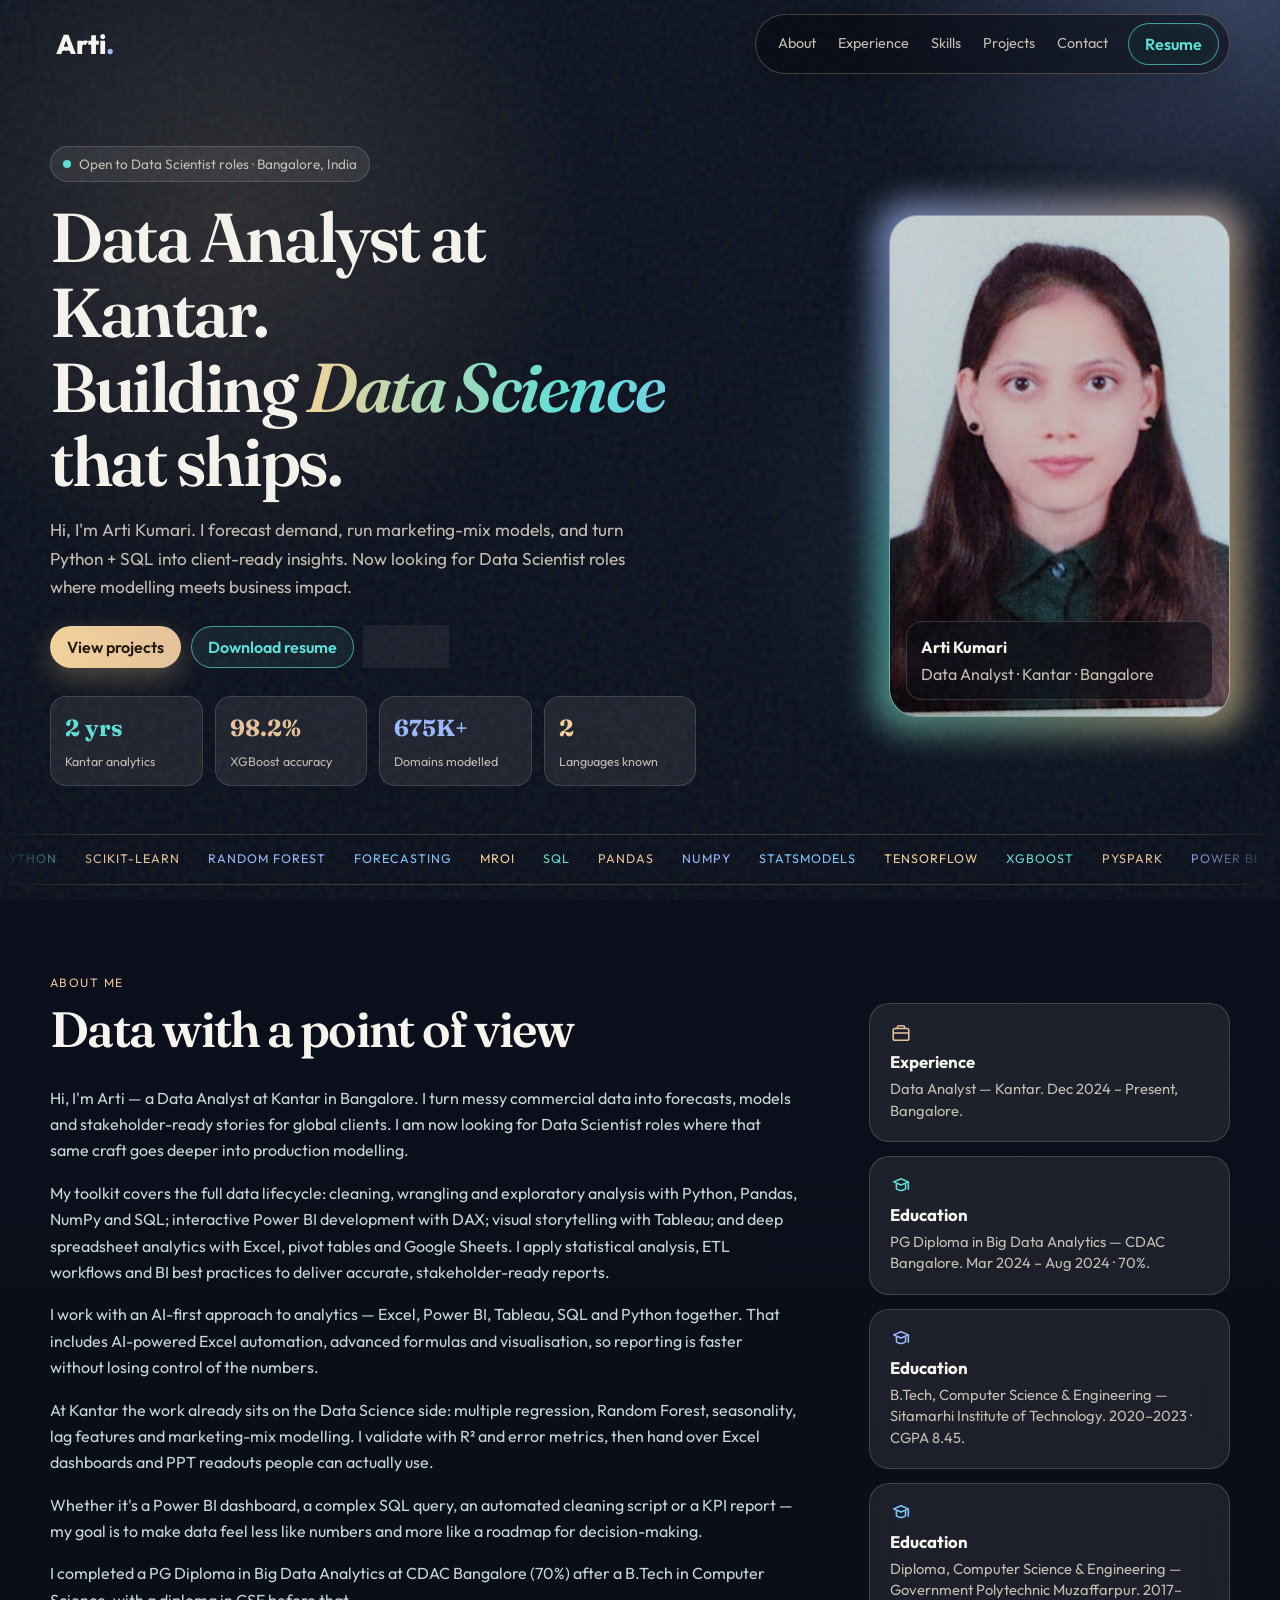
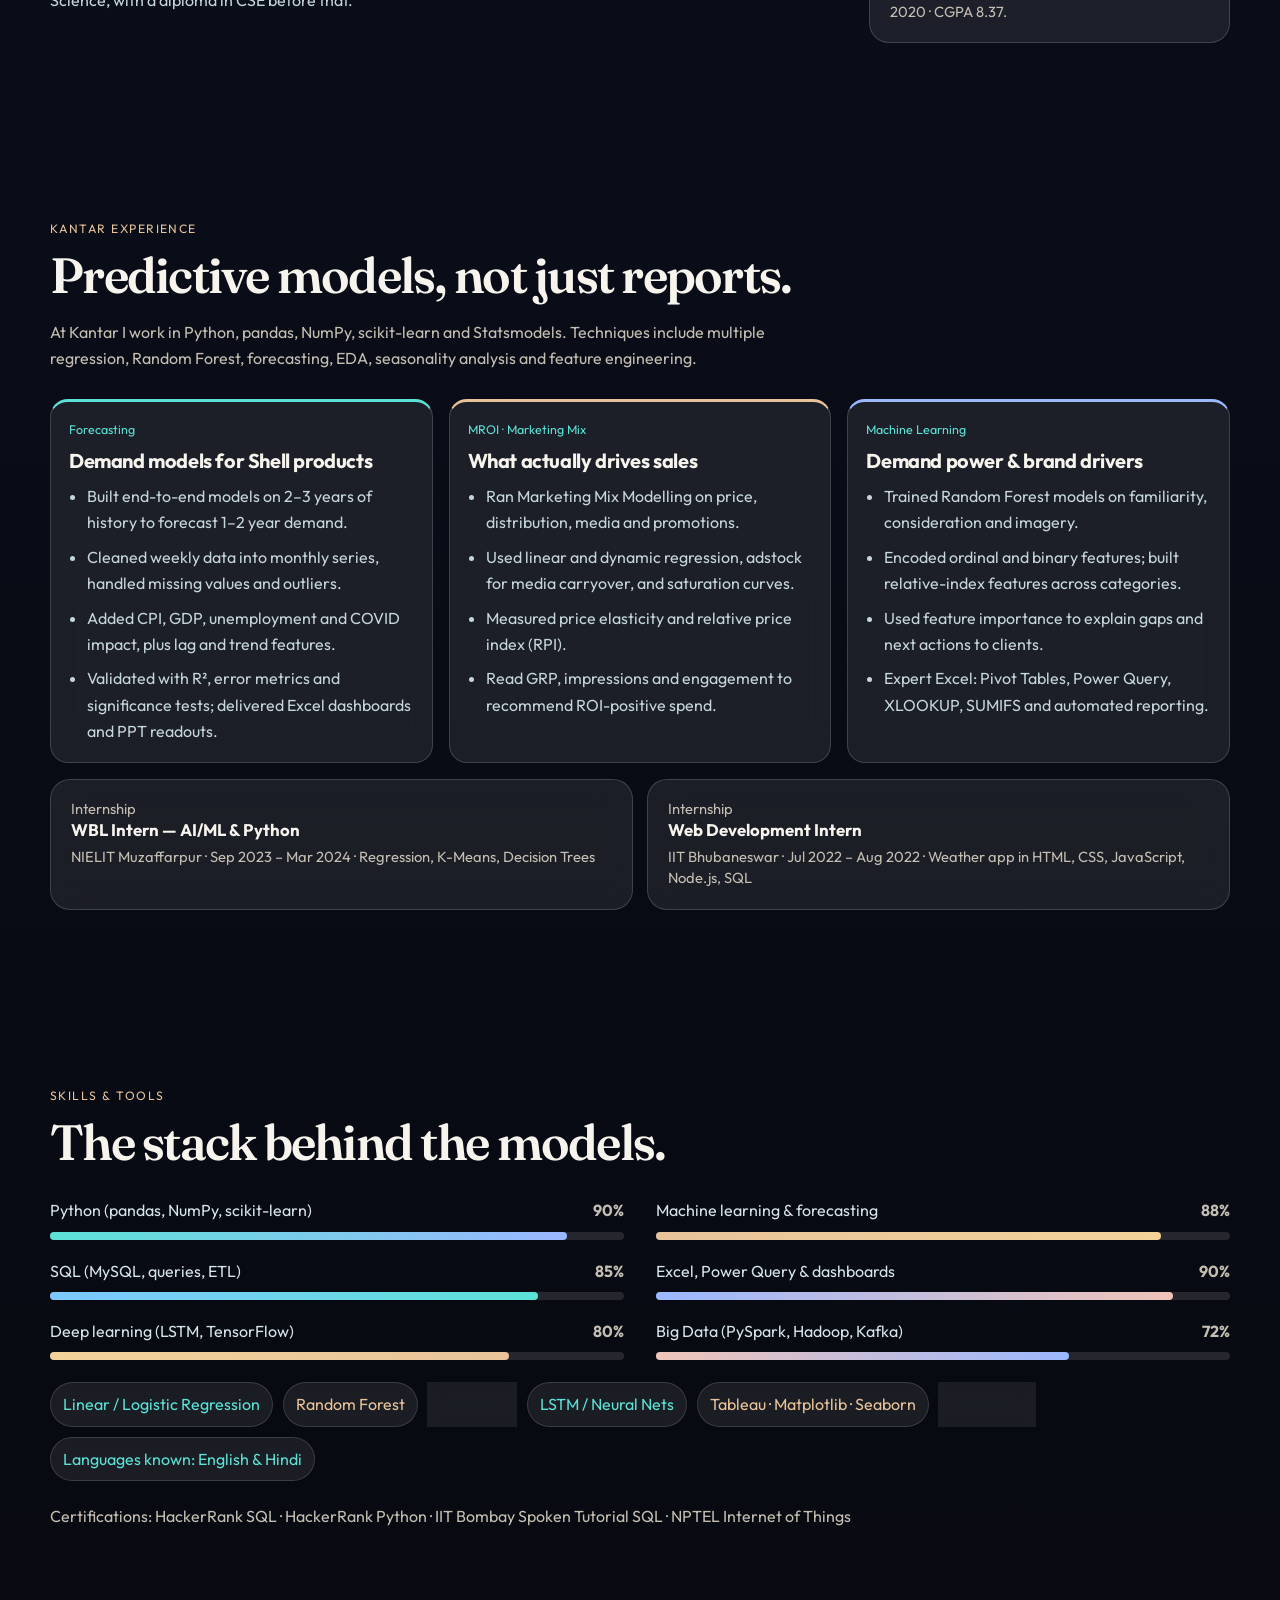
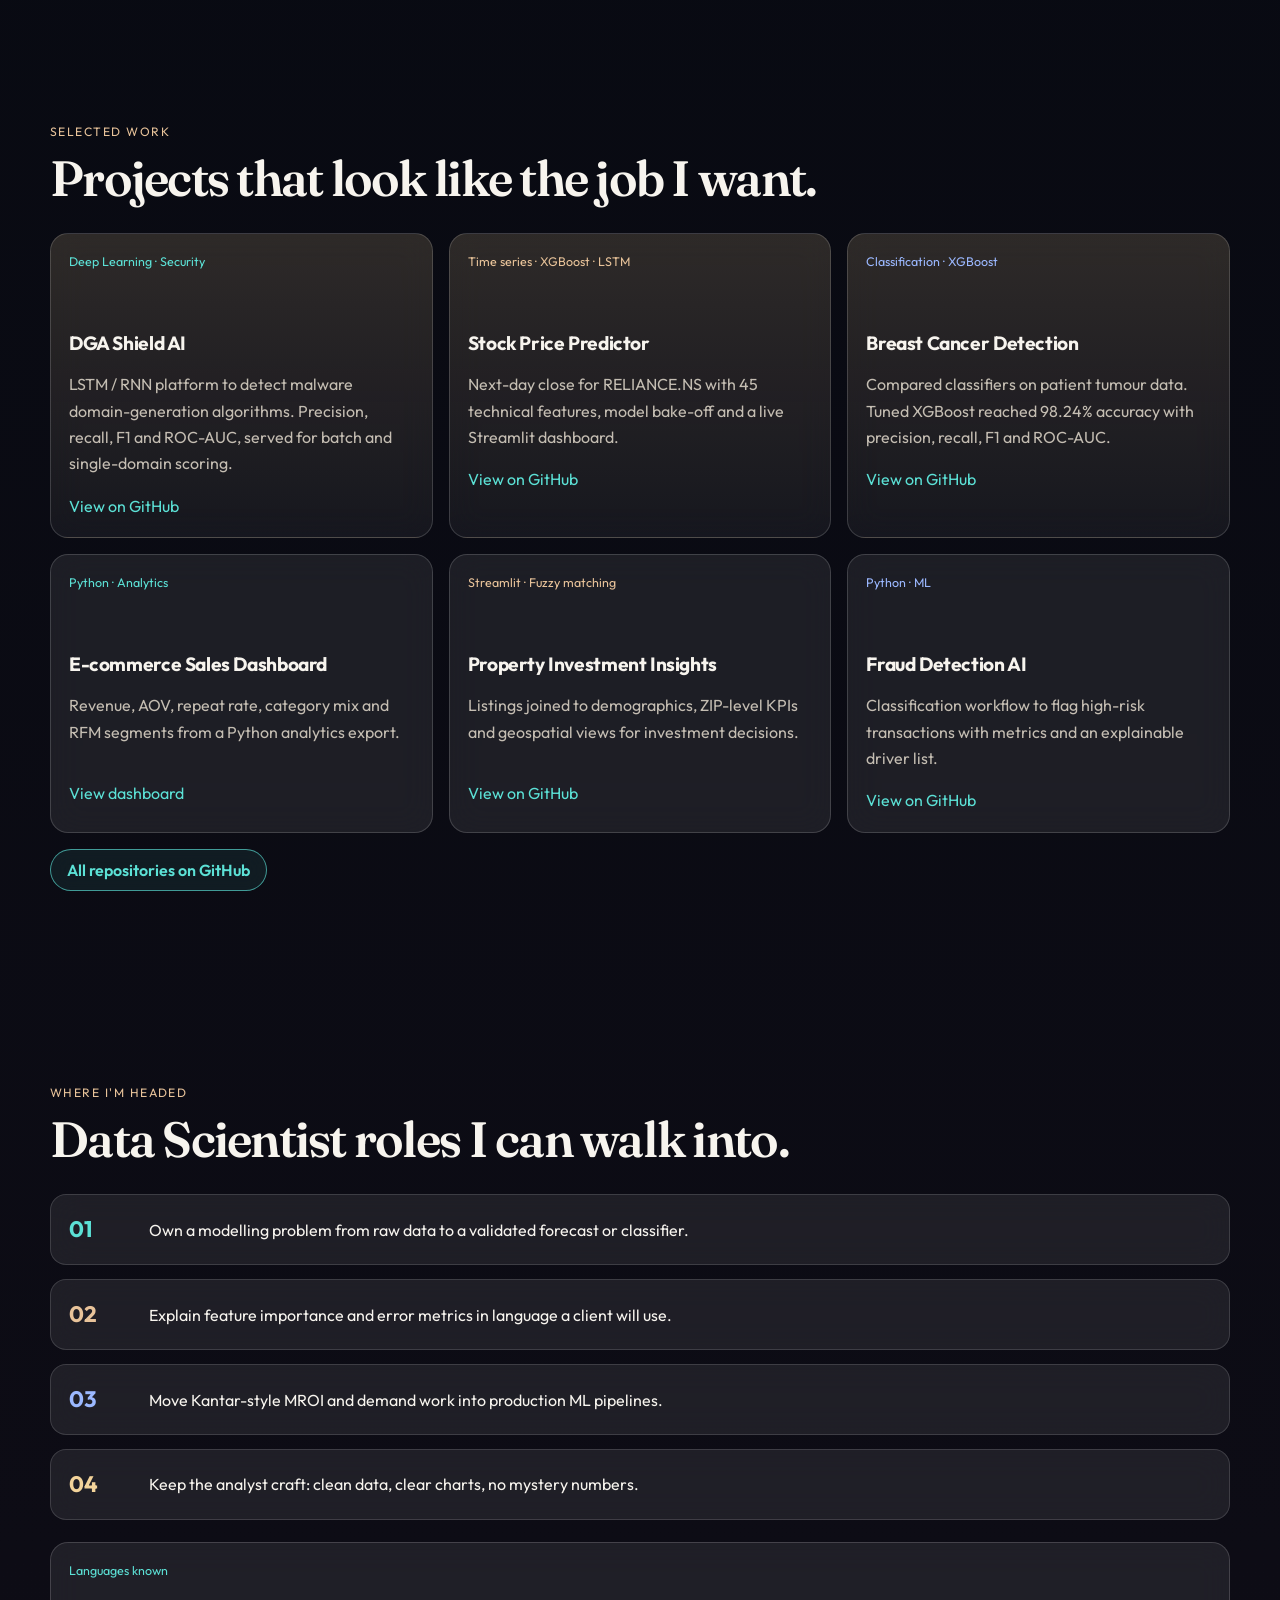
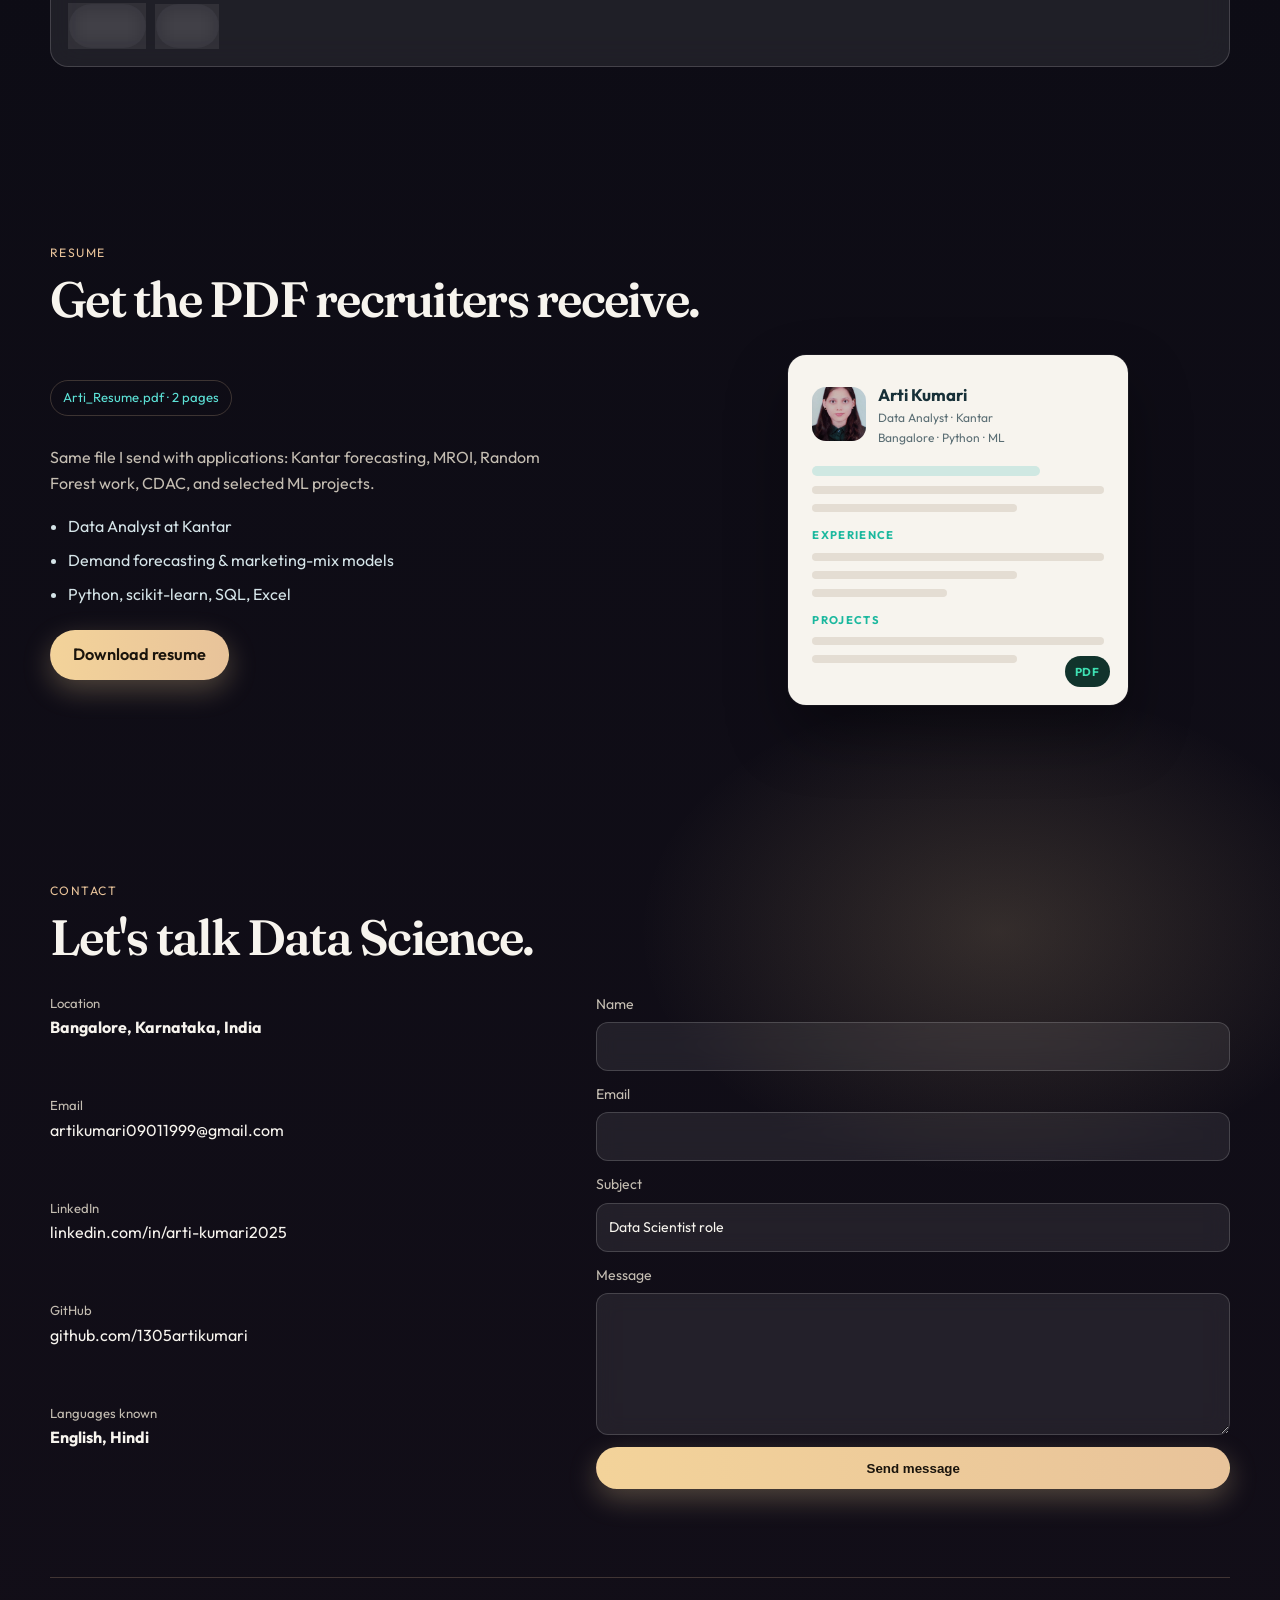
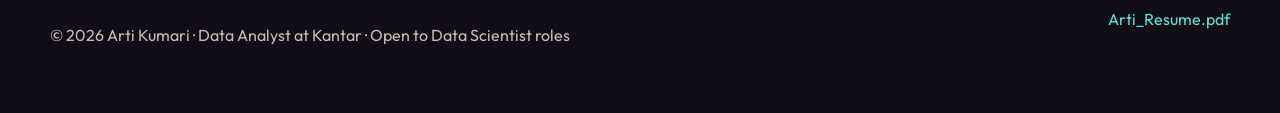
==== commit 08b07c0b: "Remove phone number from contact section" ====
--- a/index.html
+++ b/index.html
@@ -301,7 +301,6 @@
       <div class="contact-grid">
         <ul class="contact-list">
           <li><span>Location</span><b>Bangalore, Karnataka, India</b></li>
-          <li><span>Phone</span><a href="tel:+916207480825">+91 62074 80825</a></li>
           <li><span>Email</span><a href="mailto:artikumari09011999@gmail.com">artikumari09011999@gmail.com</a></li>
           <li><span>LinkedIn</span><a href="https://www.linkedin.com/in/arti-kumari2025/" target="_blank" rel="noreferrer">linkedin.com/in/arti-kumari2025</a></li>
           <li><span>GitHub</span><a href="https://github.com/1305artikumari" target="_blank" rel="noreferrer">github.com/1305artikumari</a></li>
--- a/css/styles.css
+++ b/css/styles.css
@@ -473,9 +473,9 @@
 .project p { color: var(--muted); min-height: 72px; }
 .tag { color: var(--teal); margin: 0; font-size: 0.78rem; }
 .project, .work-card, .edu-card, .goals li, .section {
-  opacity: 0;
-  transform: translateY(22px);
-  transition: opacity 0.7s ease, transform 0.7s ease;
+  opacity: 1;
+  transform: none;
+  transition: opacity 0.6s ease, transform 0.6s ease;
 }
 .project.in, .work-card.in, .edu-card.in, .goals li.in, .section.in {
   opacity: 1;
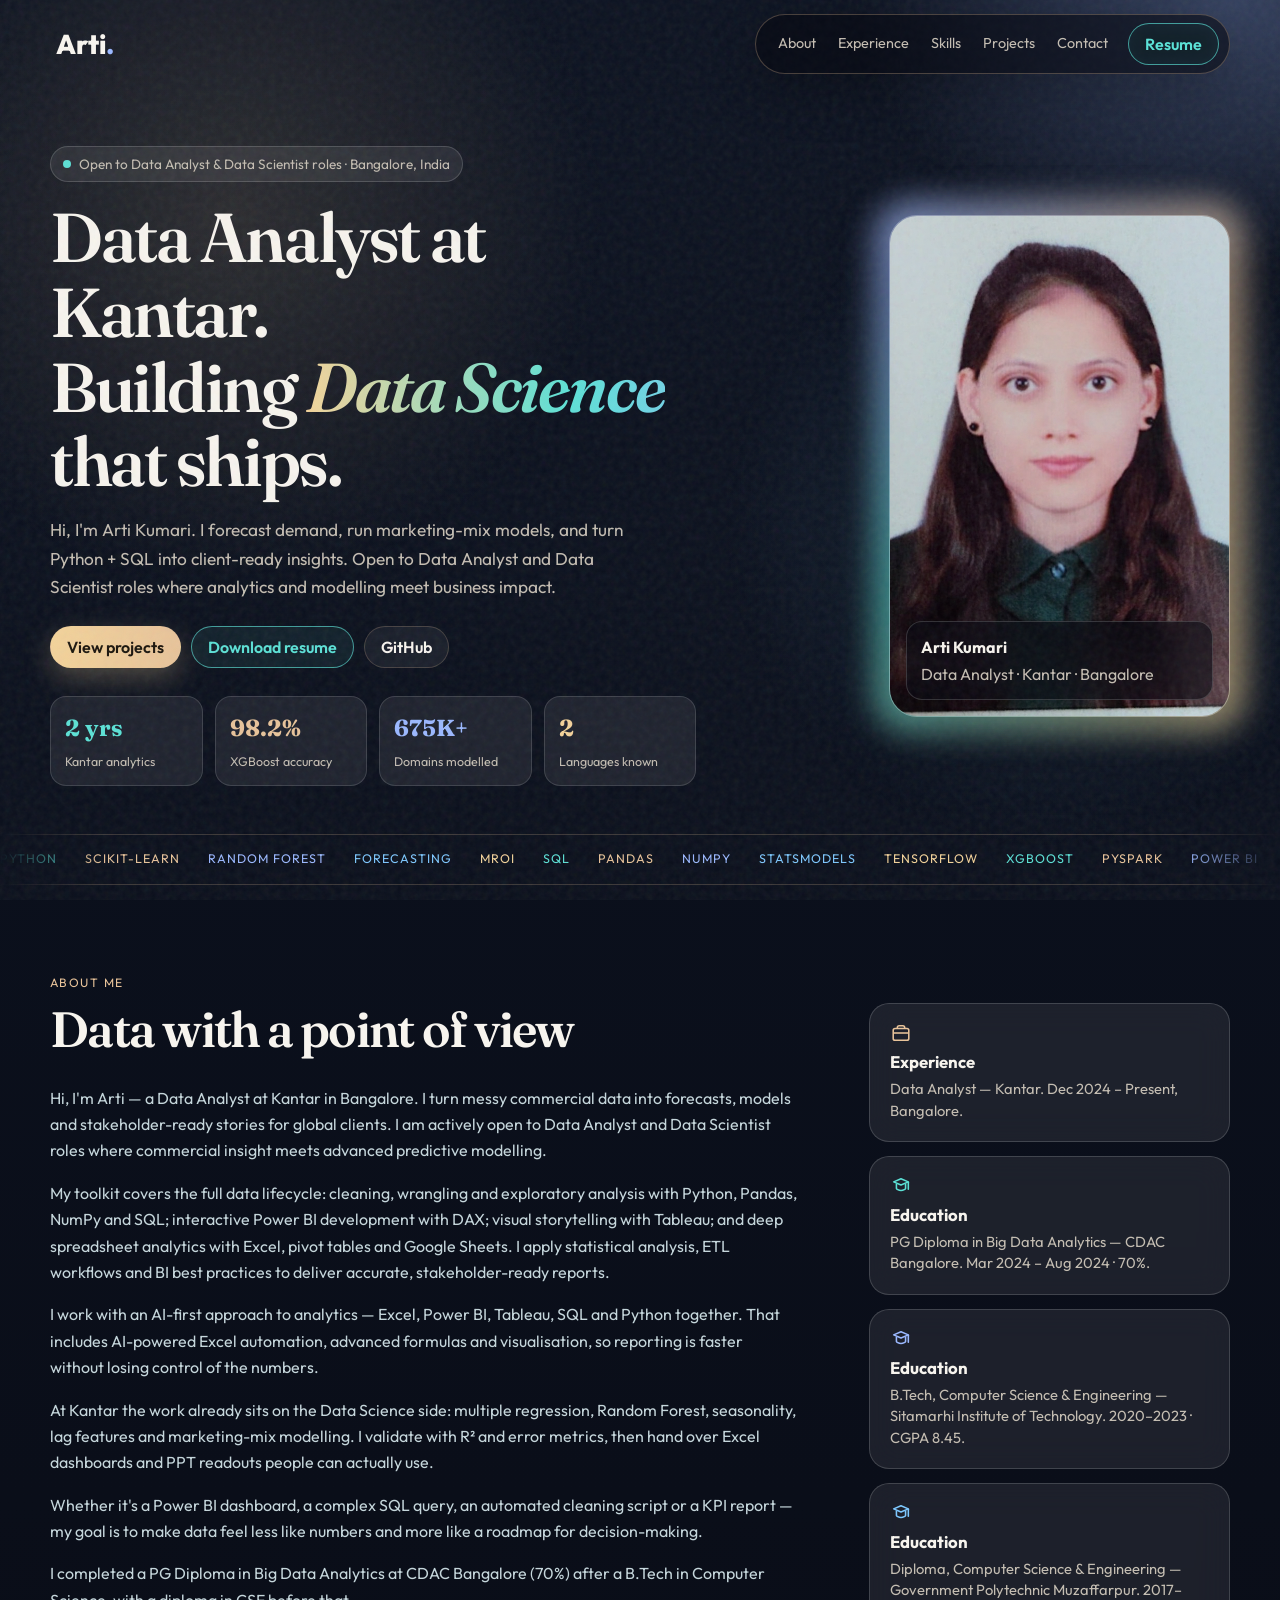
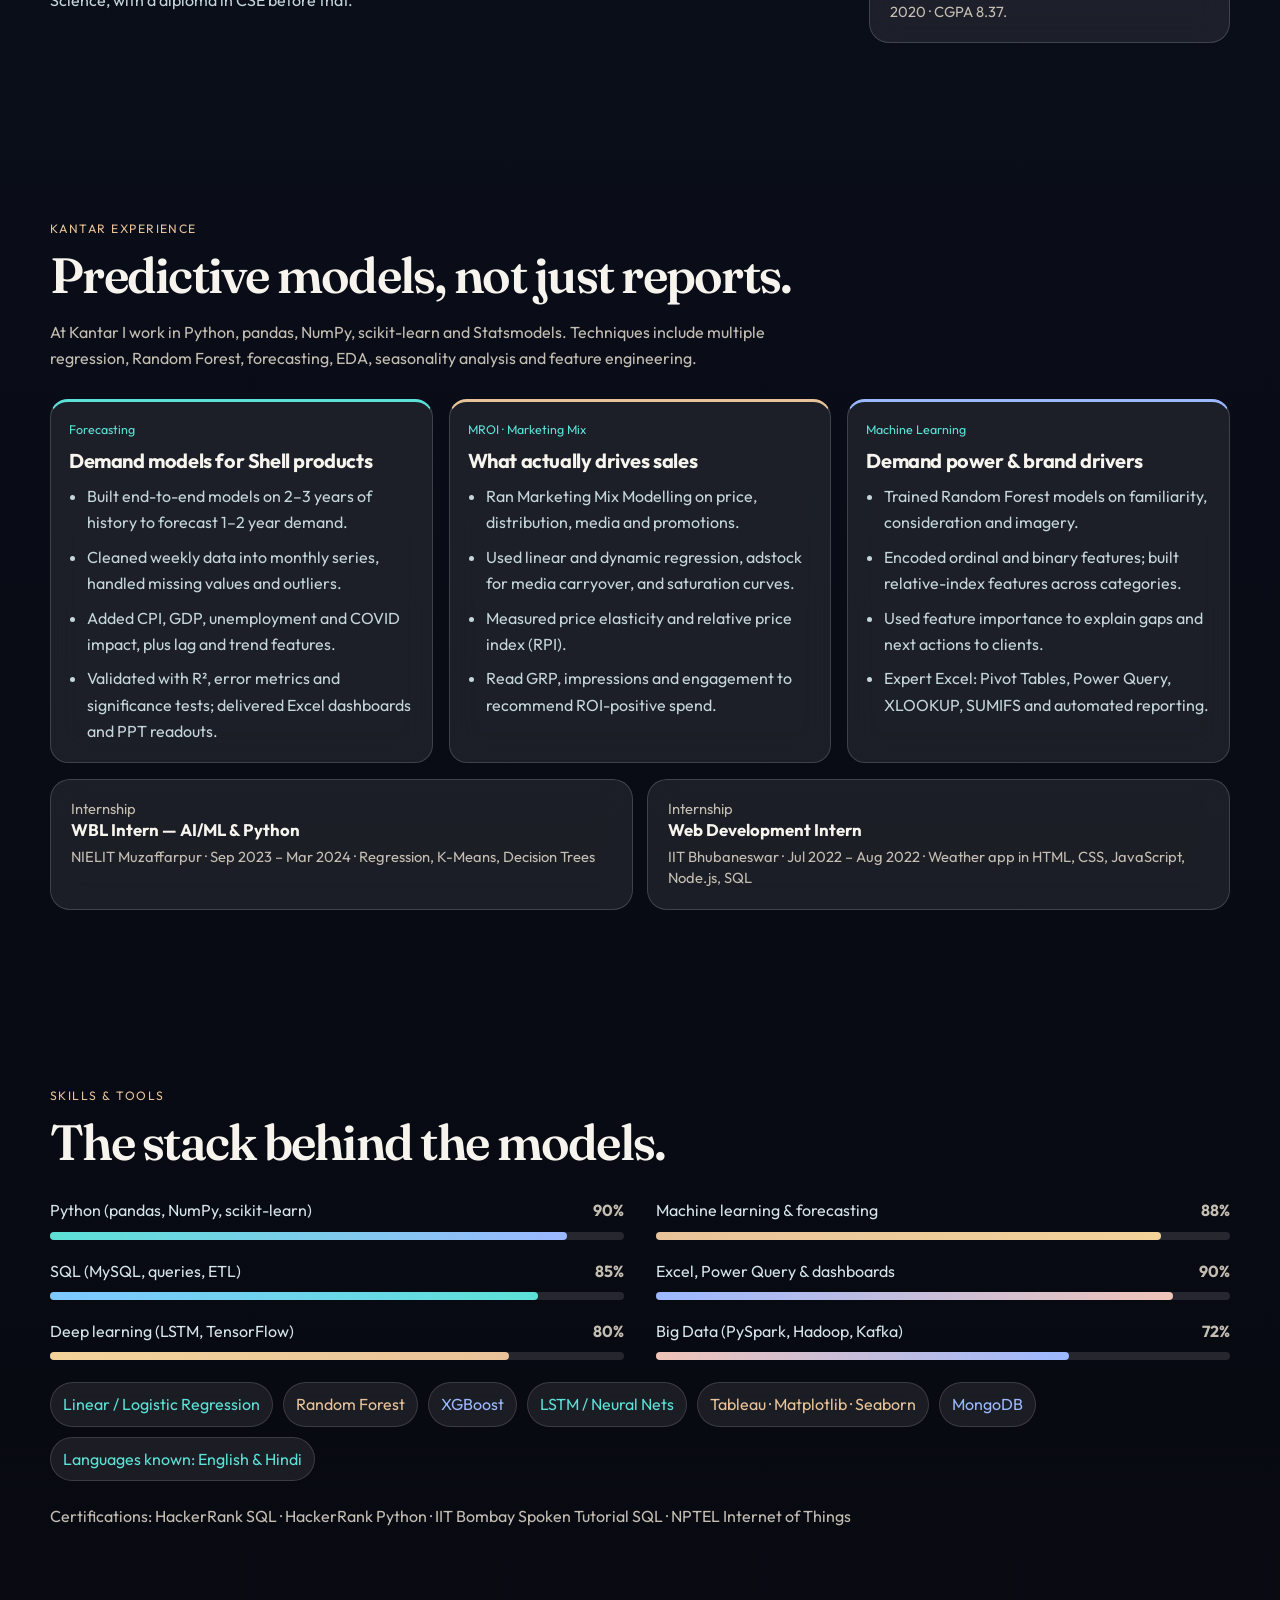
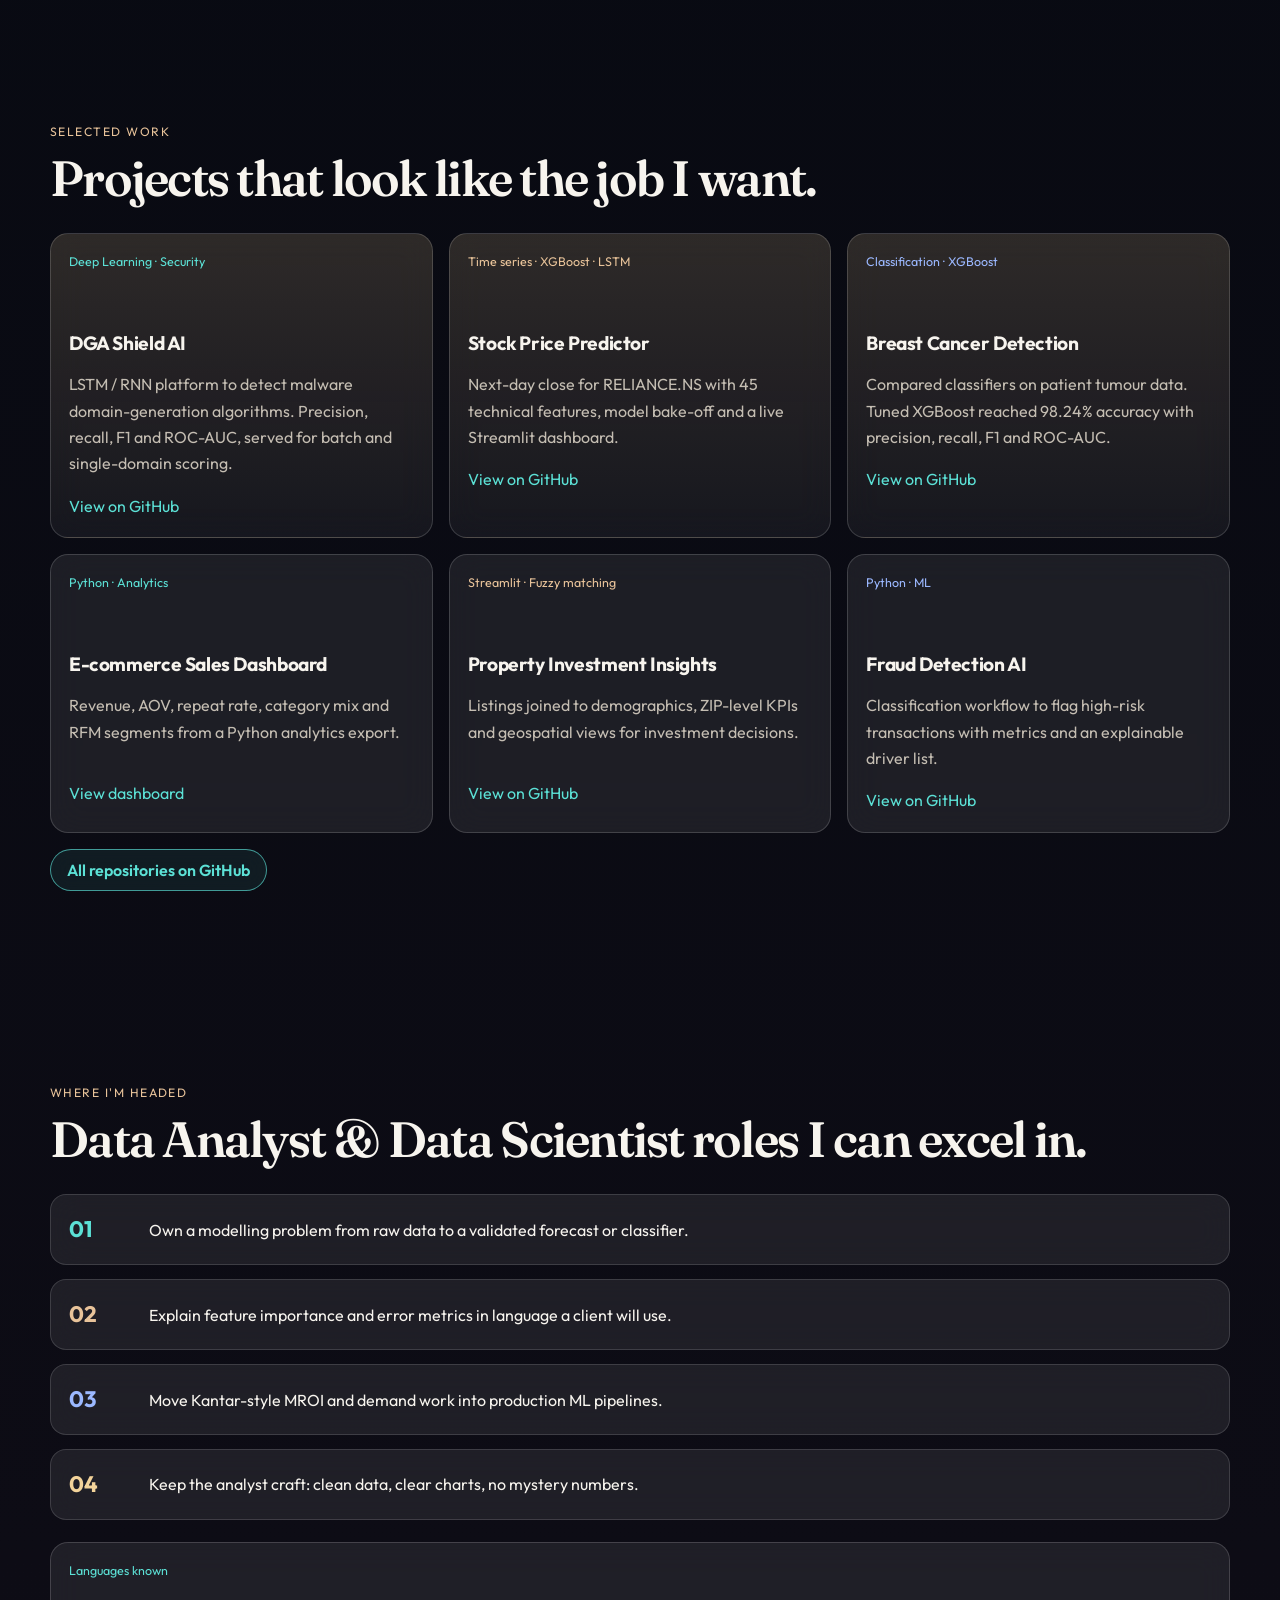
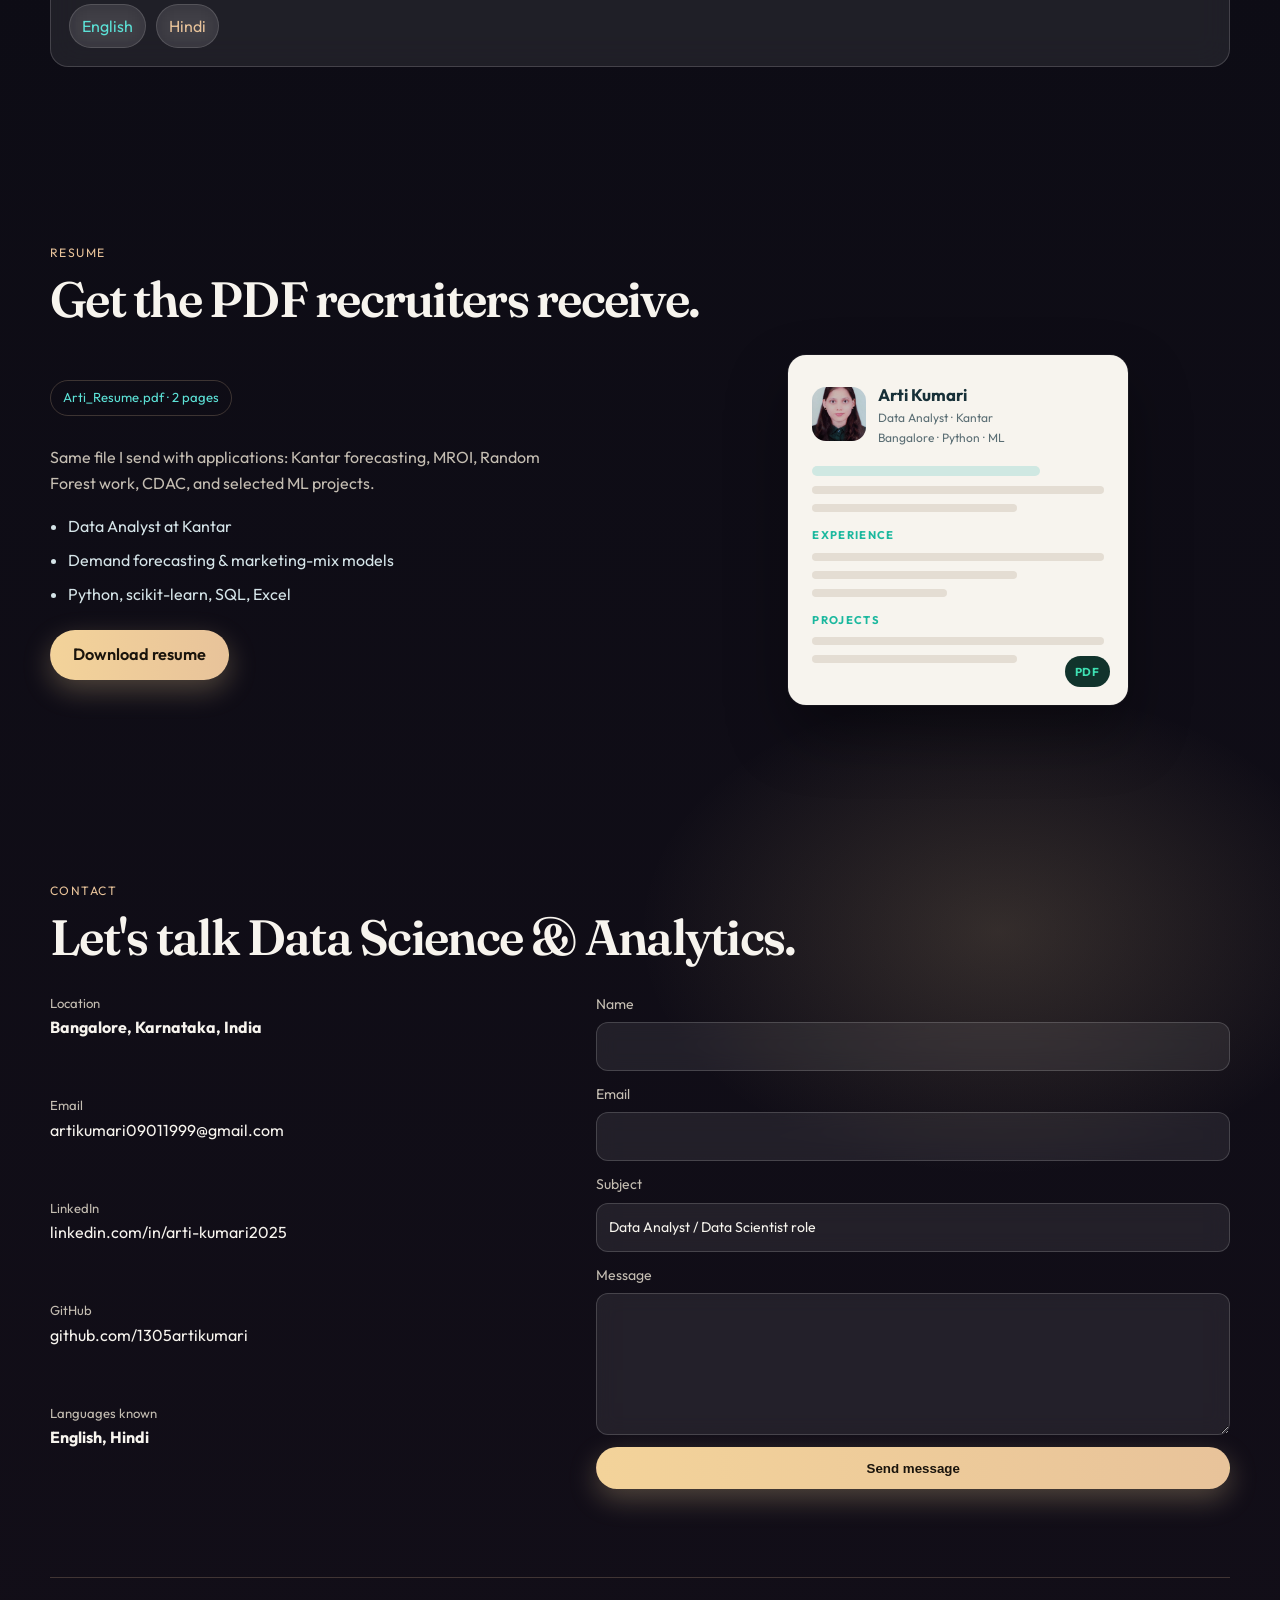
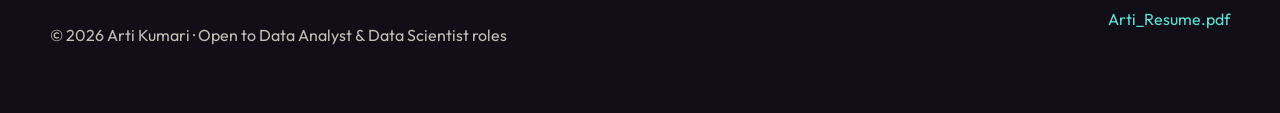
==== commit 41a9b560: "Update portfolio to highlight openness to both Data Analyst and Data Scientist roles" ====
--- a/index.html
+++ b/index.html
@@ -4,7 +4,7 @@
   <meta charset="UTF-8" />
   <meta name="viewport" content="width=device-width, initial-scale=1.0" />
   <title>Arti Kumari — Data Analyst &amp; Data Scientist | Kantar</title>
-  <meta name="description" content="Arti Kumari, Data Analyst at Kantar in Bangalore. Predictive modelling, forecasting, MROI, Python and machine learning. Open to Data Scientist roles." />
+  <meta name="description" content="Arti Kumari, Data Analyst &amp; Data Scientist in Bangalore. Predictive modelling, forecasting, MROI, Python, SQL and machine learning. Open to Data Analyst &amp; Data Scientist roles." />
   <link rel="preconnect" href="https://fonts.googleapis.com" />
   <link rel="preconnect" href="https://fonts.gstatic.com" crossorigin />
   <link href="https://fonts.googleapis.com/css2?family=Fraunces:opsz,wght@9..144,500;9..144,600;9..144,700&family=Outfit:wght@400;500;600;700;800&display=swap" rel="stylesheet" />
@@ -34,10 +34,10 @@
       <div class="hero-copy">
         <p class="loc-pill">
           <span class="live-dot"></span>
-          Open to Data Scientist roles · Bangalore, India
+          Open to Data Analyst &amp; Data Scientist roles · Bangalore, India
         </p>
         <h1>Data Analyst at Kantar.<br>Building <em>Data Science</em><br>that ships.</h1>
-        <p class="lede">Hi, I'm Arti Kumari. I forecast demand, run marketing-mix models, and turn Python + SQL into client-ready insights. Now looking for Data Scientist roles where modelling meets business impact.</p>
+        <p class="lede">Hi, I'm Arti Kumari. I forecast demand, run marketing-mix models, and turn Python + SQL into client-ready insights. Open to Data Analyst and Data Scientist roles where analytics and modelling meet business impact.</p>
         <div class="hero-cta">
           <a class="btn btn-primary" href="#projects">View projects</a>
           <a class="btn btn-outline" href="assets/Arti_Resume.pdf" download="Arti_Resume.pdf">Download resume</a>
@@ -74,7 +74,7 @@
         <div class="about-main">
           <h2>Data with a point of view</h2>
           <div class="about-copy">
-            <p>Hi, I'm Arti — a Data Analyst at Kantar in Bangalore. I turn messy commercial data into forecasts, models and stakeholder-ready stories for global clients. I am now looking for Data Scientist roles where that same craft goes deeper into production modelling.</p>
+            <p>Hi, I'm Arti — a Data Analyst at Kantar in Bangalore. I turn messy commercial data into forecasts, models and stakeholder-ready stories for global clients. I am actively open to Data Analyst and Data Scientist roles where commercial insight meets advanced predictive modelling.</p>
             <p>My toolkit covers the full data lifecycle: cleaning, wrangling and exploratory analysis with Python, Pandas, NumPy and SQL; interactive Power BI development with DAX; visual storytelling with Tableau; and deep spreadsheet analytics with Excel, pivot tables and Google Sheets. I apply statistical analysis, ETL workflows and BI best practices to deliver accurate, stakeholder-ready reports.</p>
             <p>I work with an AI-first approach to analytics — Excel, Power BI, Tableau, SQL and Python together. That includes AI-powered Excel automation, advanced formulas and visualisation, so reporting is faster without losing control of the numbers.</p>
             <p>At Kantar the work already sits on the Data Science side: multiple regression, Random Forest, seasonality, lag features and marketing-mix modelling. I validate with R² and error metrics, then hand over Excel dashboards and PPT readouts people can actually use.</p>
@@ -237,7 +237,7 @@
 
     <section class="section" id="goals">
       <p class="eyebrow">Where I'm headed</p>
-      <h2>Data Scientist roles I can walk into.</h2>
+      <h2>Data Analyst &amp; Data Scientist roles I can excel in.</h2>
       <ol class="goals">
         <li><span>01</span><p>Own a modelling problem from raw data to a validated forecast or classifier.</p></li>
         <li><span>02</span><p>Explain feature importance and error metrics in language a client will use.</p></li>
@@ -297,7 +297,7 @@
 
     <section class="section contact" id="contact">
       <p class="eyebrow">Contact</p>
-      <h2>Let's talk Data Science.</h2>
+      <h2>Let's talk Data Science &amp; Analytics.</h2>
       <div class="contact-grid">
         <ul class="contact-list">
           <li><span>Location</span><b>Bangalore, Karnataka, India</b></li>
@@ -309,7 +309,7 @@
         <form class="contact-form" action="mailto:artikumari09011999@gmail.com" method="get" enctype="text/plain">
           <label><span>Name</span><input name="name" required /></label>
           <label><span>Email</span><input type="email" name="email" required /></label>
-          <label><span>Subject</span><input name="subject" value="Data Scientist role" required /></label>
+          <label><span>Subject</span><input name="subject" value="Data Analyst / Data Scientist role" required /></label>
           <label><span>Message</span><textarea name="body" rows="5" required></textarea></label>
           <button class="btn btn-primary" type="submit">Send message</button>
         </form>
@@ -318,7 +318,7 @@
   </main>
 
   <footer class="footer">
-    <p>© 2026 Arti Kumari · Data Analyst at Kantar · Open to Data Scientist roles</p>
+    <p>© 2026 Arti Kumari · Open to Data Analyst &amp; Data Scientist roles</p>
     <a href="assets/Arti_Resume.pdf" download="Arti_Resume.pdf">Arti_Resume.pdf</a>
   </footer>
 
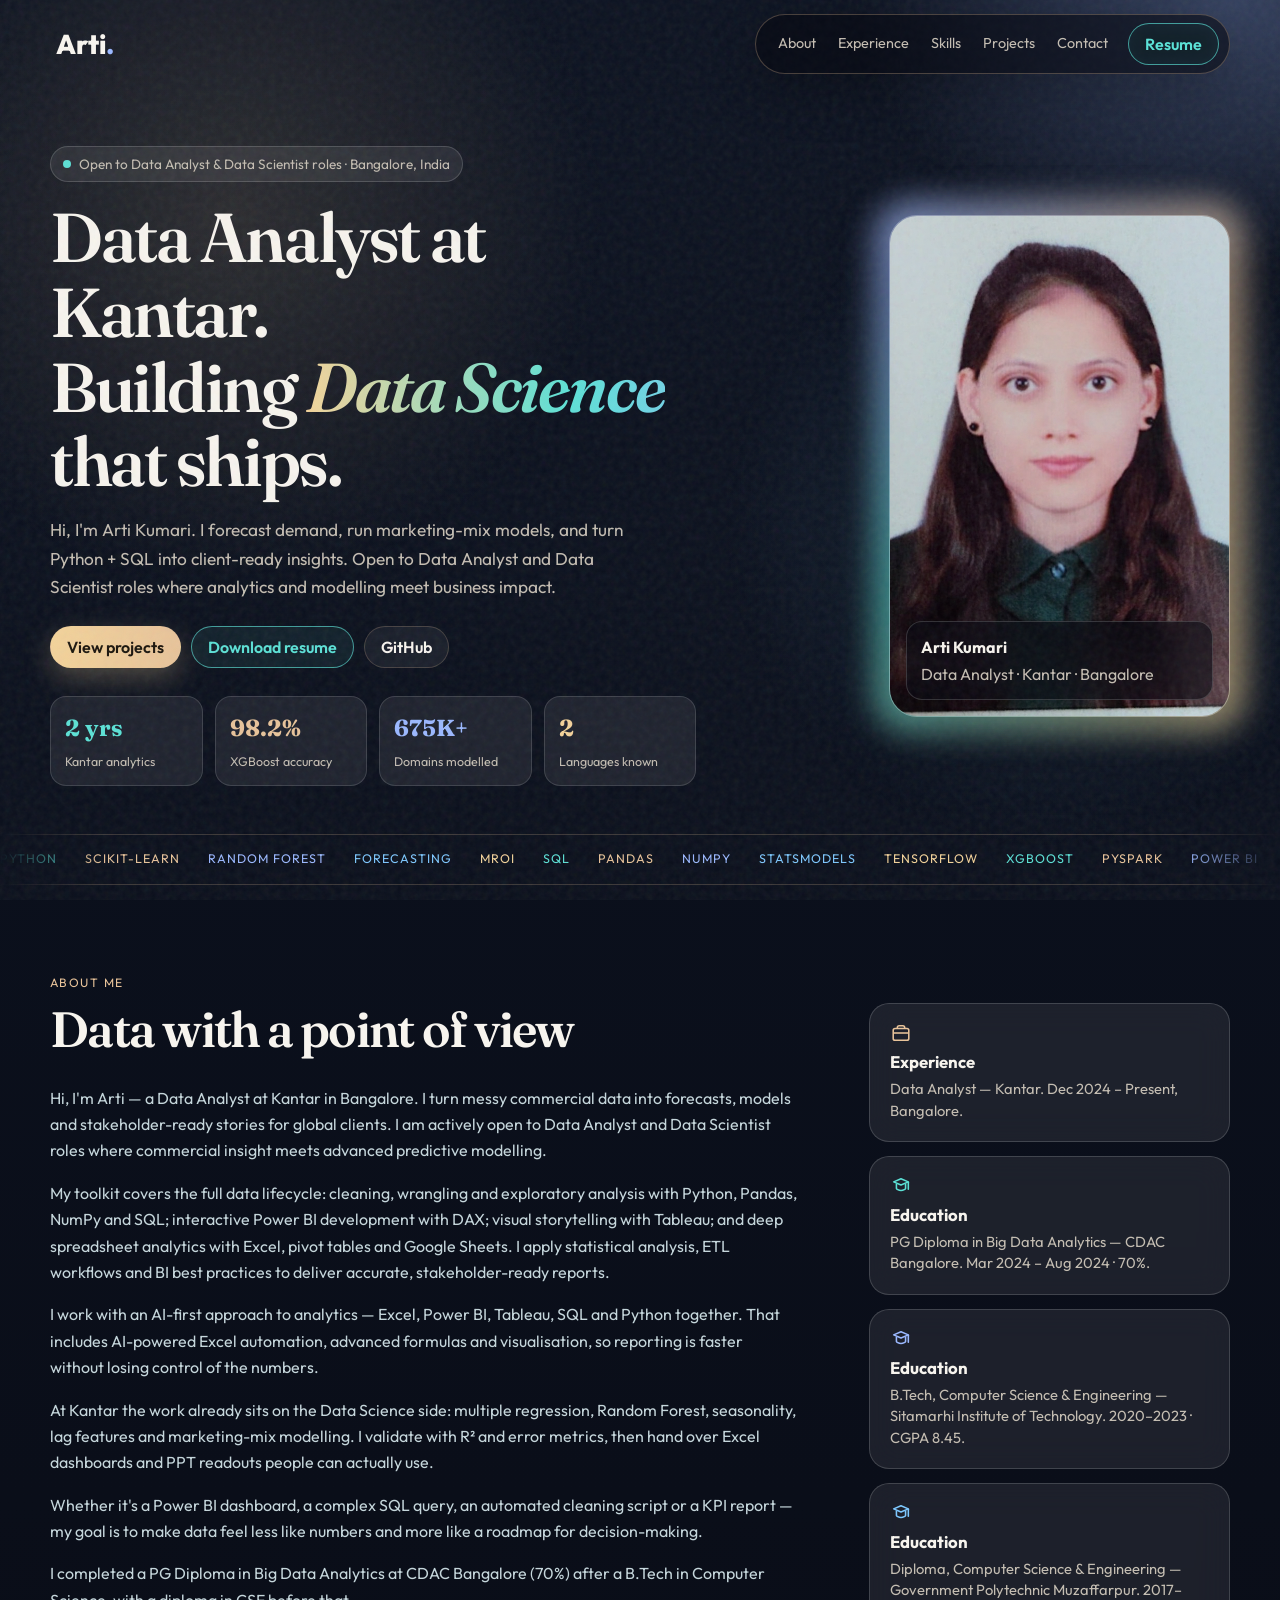
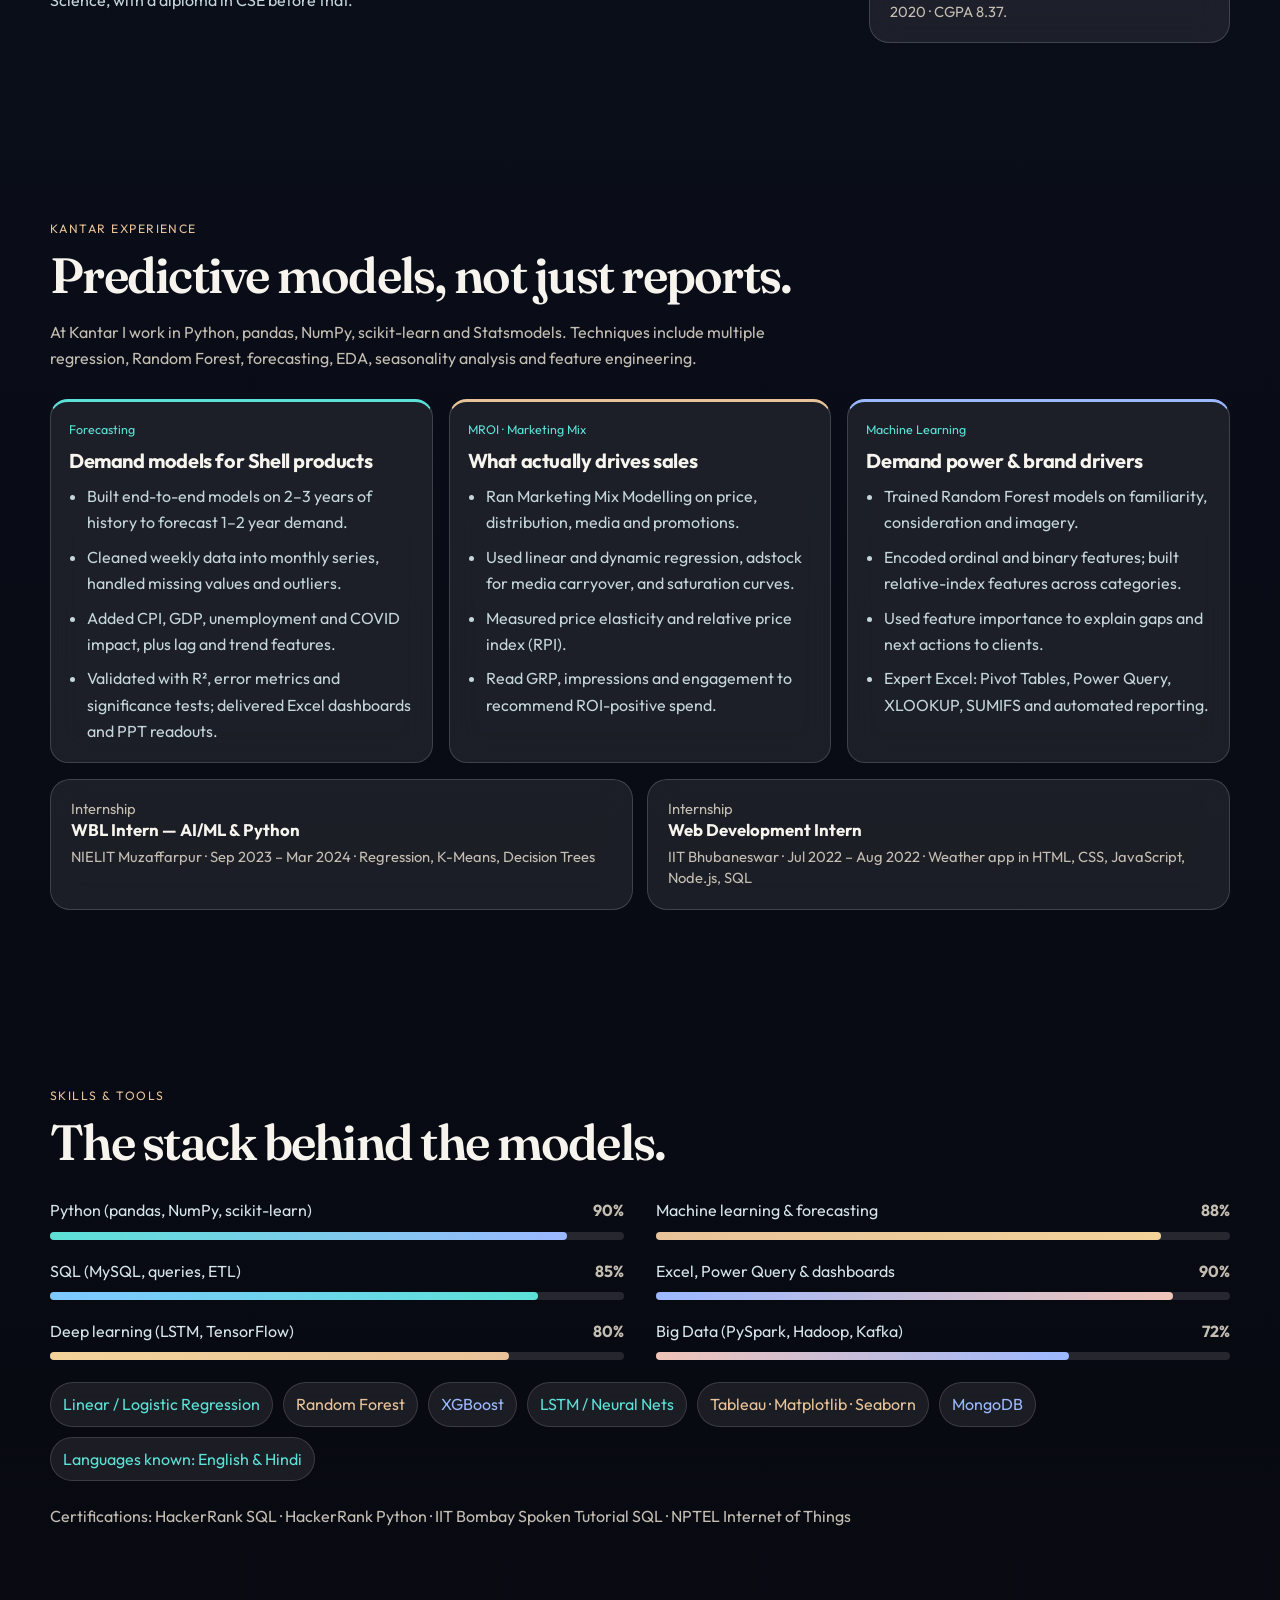
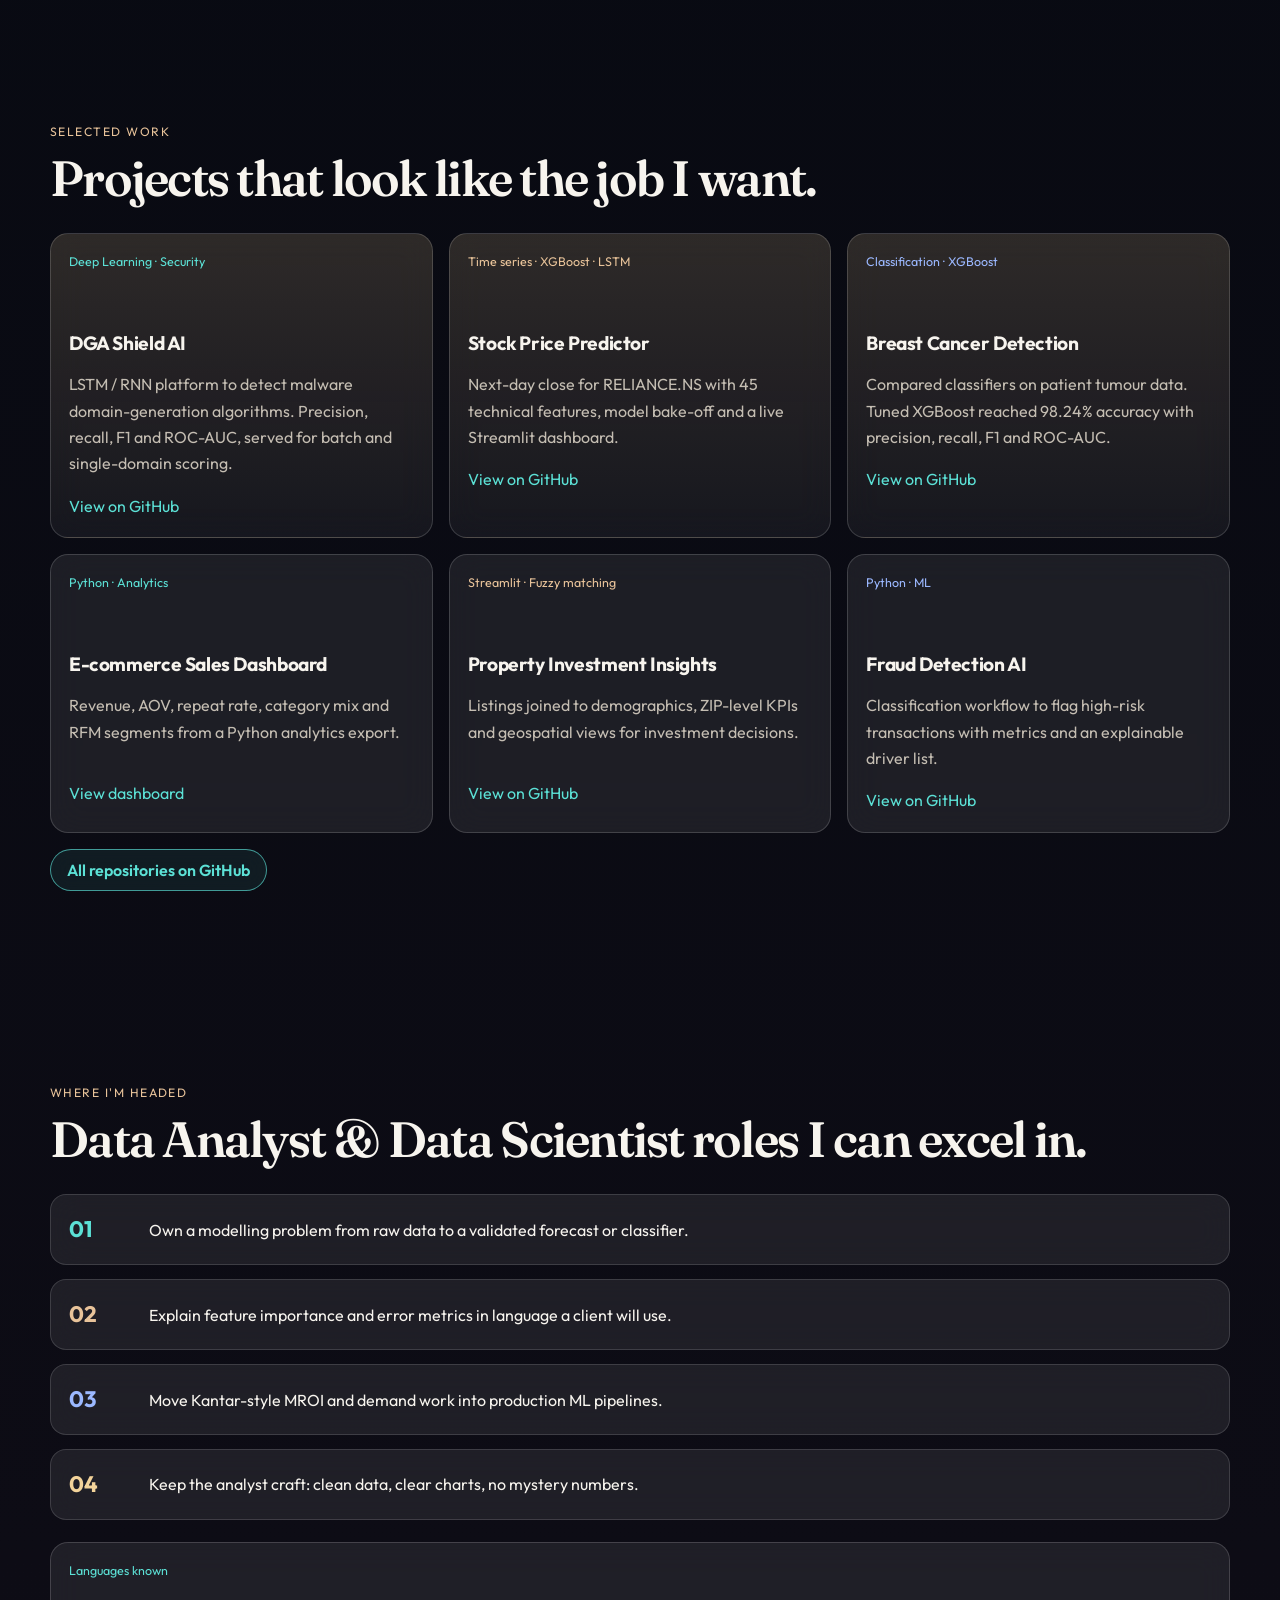
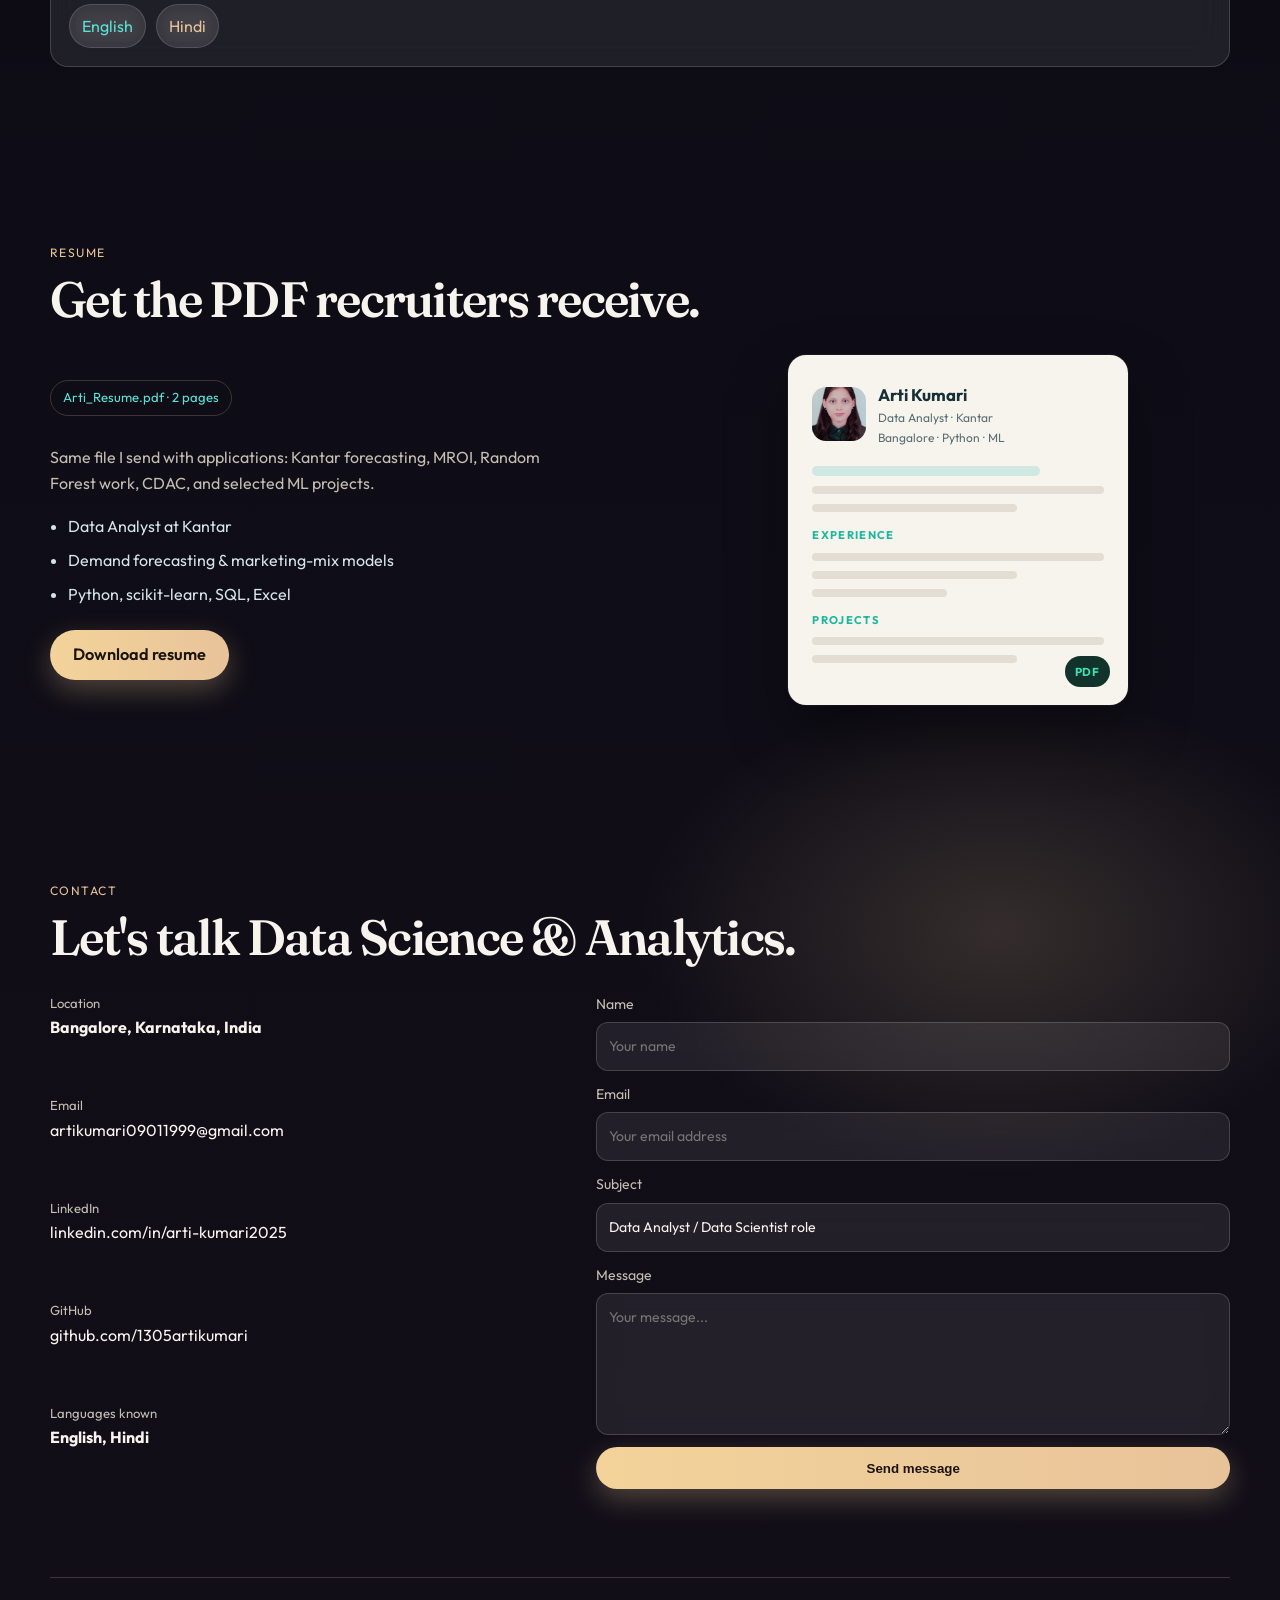
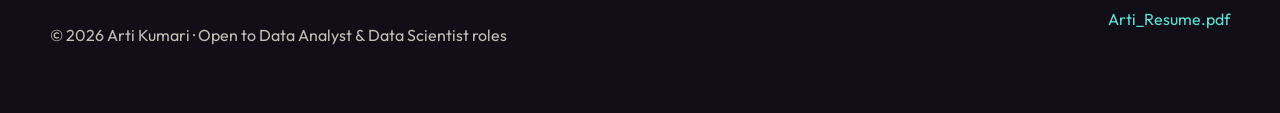
==== commit 8d228bd2: "Fix message section with direct AJAX email delivery to inbox" ====
--- a/index.html
+++ b/index.html
@@ -306,12 +306,13 @@
           <li><span>GitHub</span><a href="https://github.com/1305artikumari" target="_blank" rel="noreferrer">github.com/1305artikumari</a></li>
           <li><span>Languages known</span><b>English, Hindi</b></li>
         </ul>
-        <form class="contact-form" action="mailto:artikumari09011999@gmail.com" method="get" enctype="text/plain">
-          <label><span>Name</span><input name="name" required /></label>
-          <label><span>Email</span><input type="email" name="email" required /></label>
-          <label><span>Subject</span><input name="subject" value="Data Analyst / Data Scientist role" required /></label>
-          <label><span>Message</span><textarea name="body" rows="5" required></textarea></label>
-          <button class="btn btn-primary" type="submit">Send message</button>
+        <form class="contact-form" id="contact-form">
+          <label><span>Name</span><input name="name" id="contact-name" placeholder="Your name" required /></label>
+          <label><span>Email</span><input type="email" name="email" id="contact-email" placeholder="Your email address" required /></label>
+          <label><span>Subject</span><input name="subject" id="contact-subject" value="Data Analyst / Data Scientist role" required /></label>
+          <label><span>Message</span><textarea name="message" id="contact-message" rows="5" placeholder="Your message..." required></textarea></label>
+          <button class="btn btn-primary" type="submit" id="contact-submit">Send message</button>
+          <div id="contact-status" style="display:none;"></div>
         </form>
       </div>
     </section>
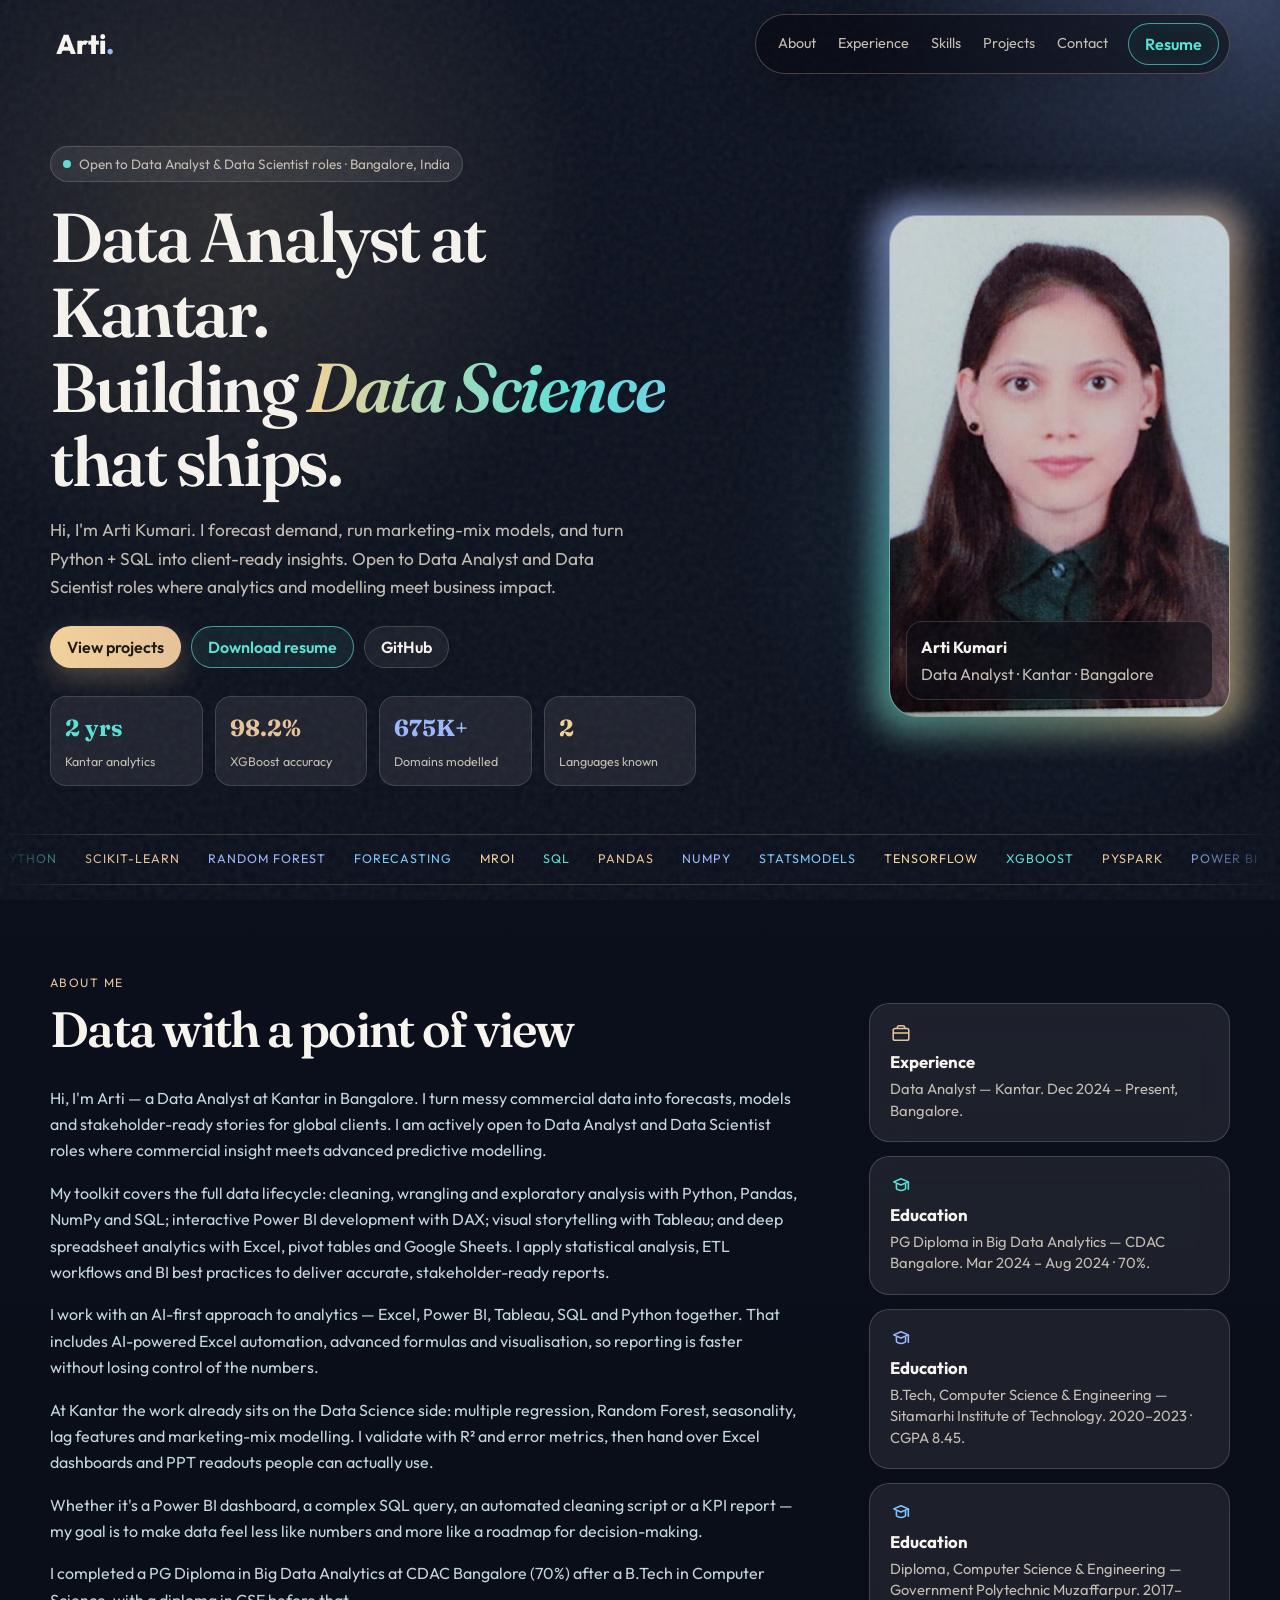
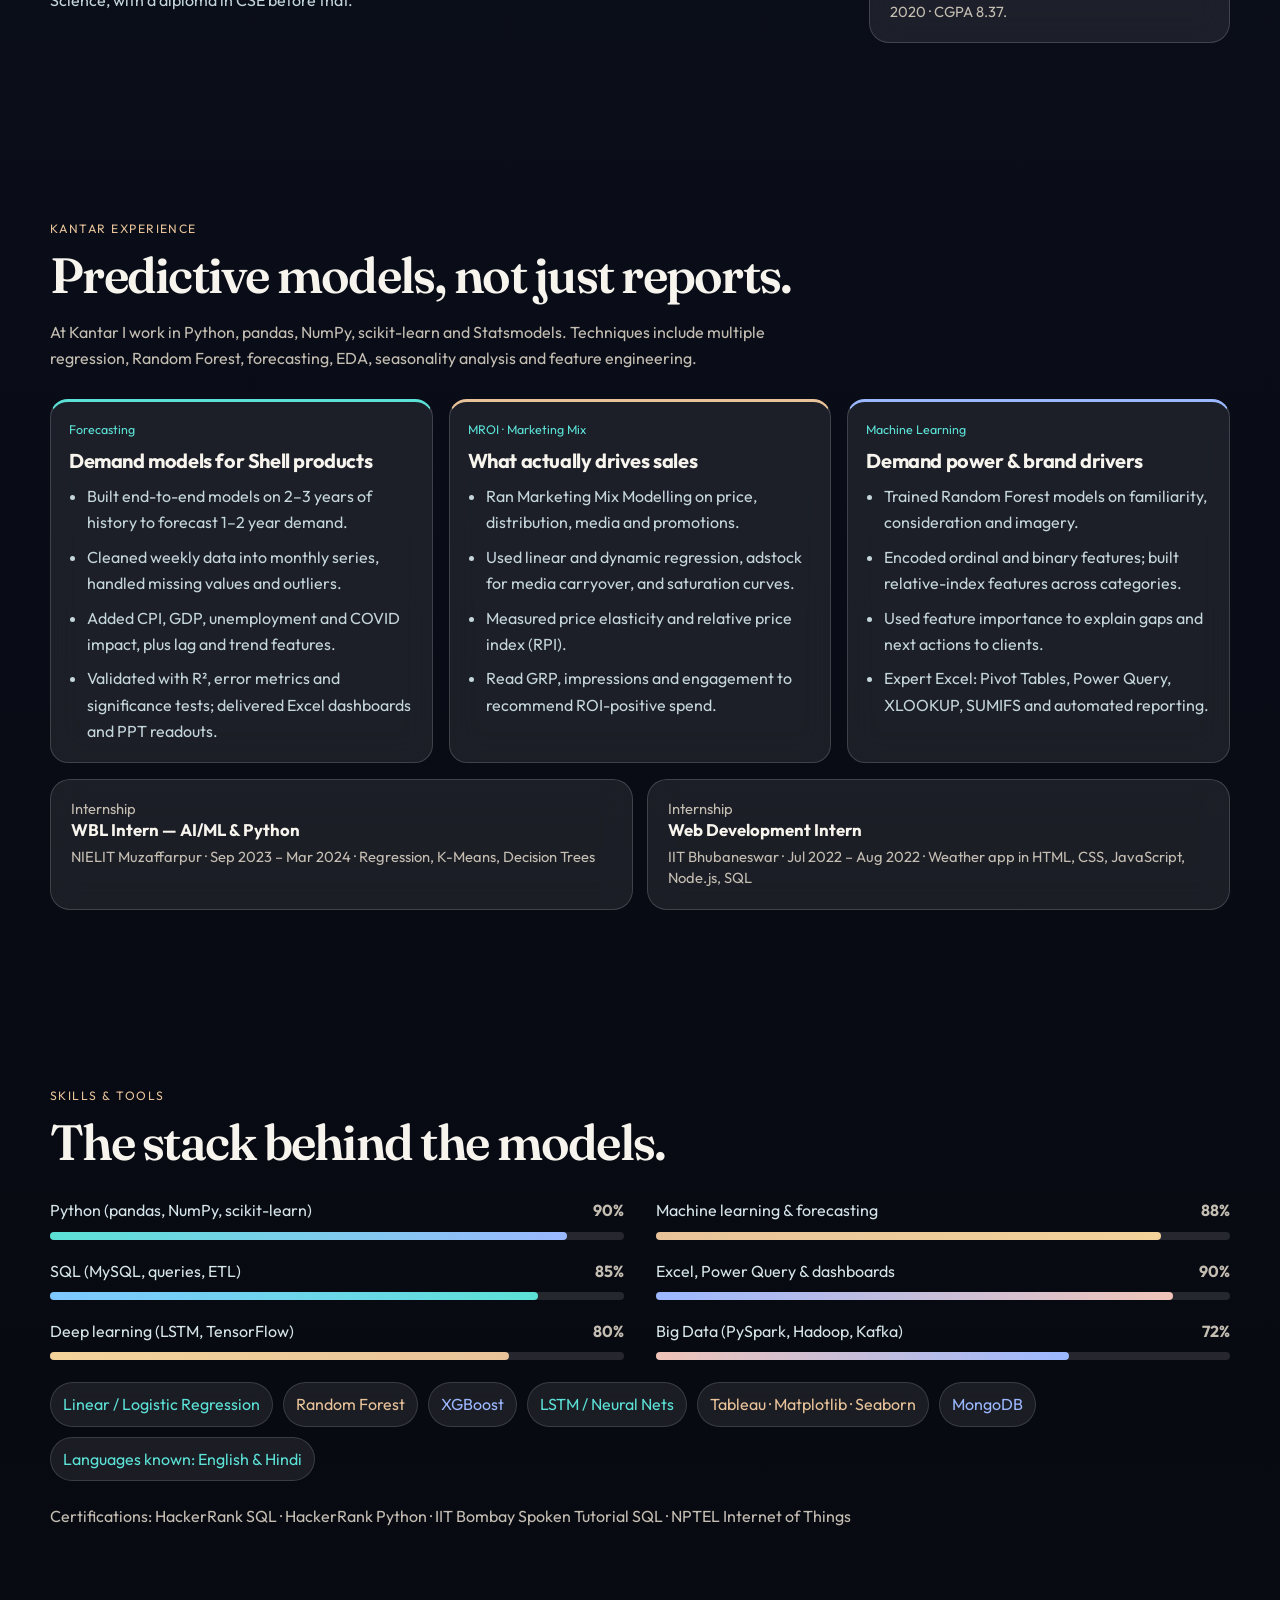
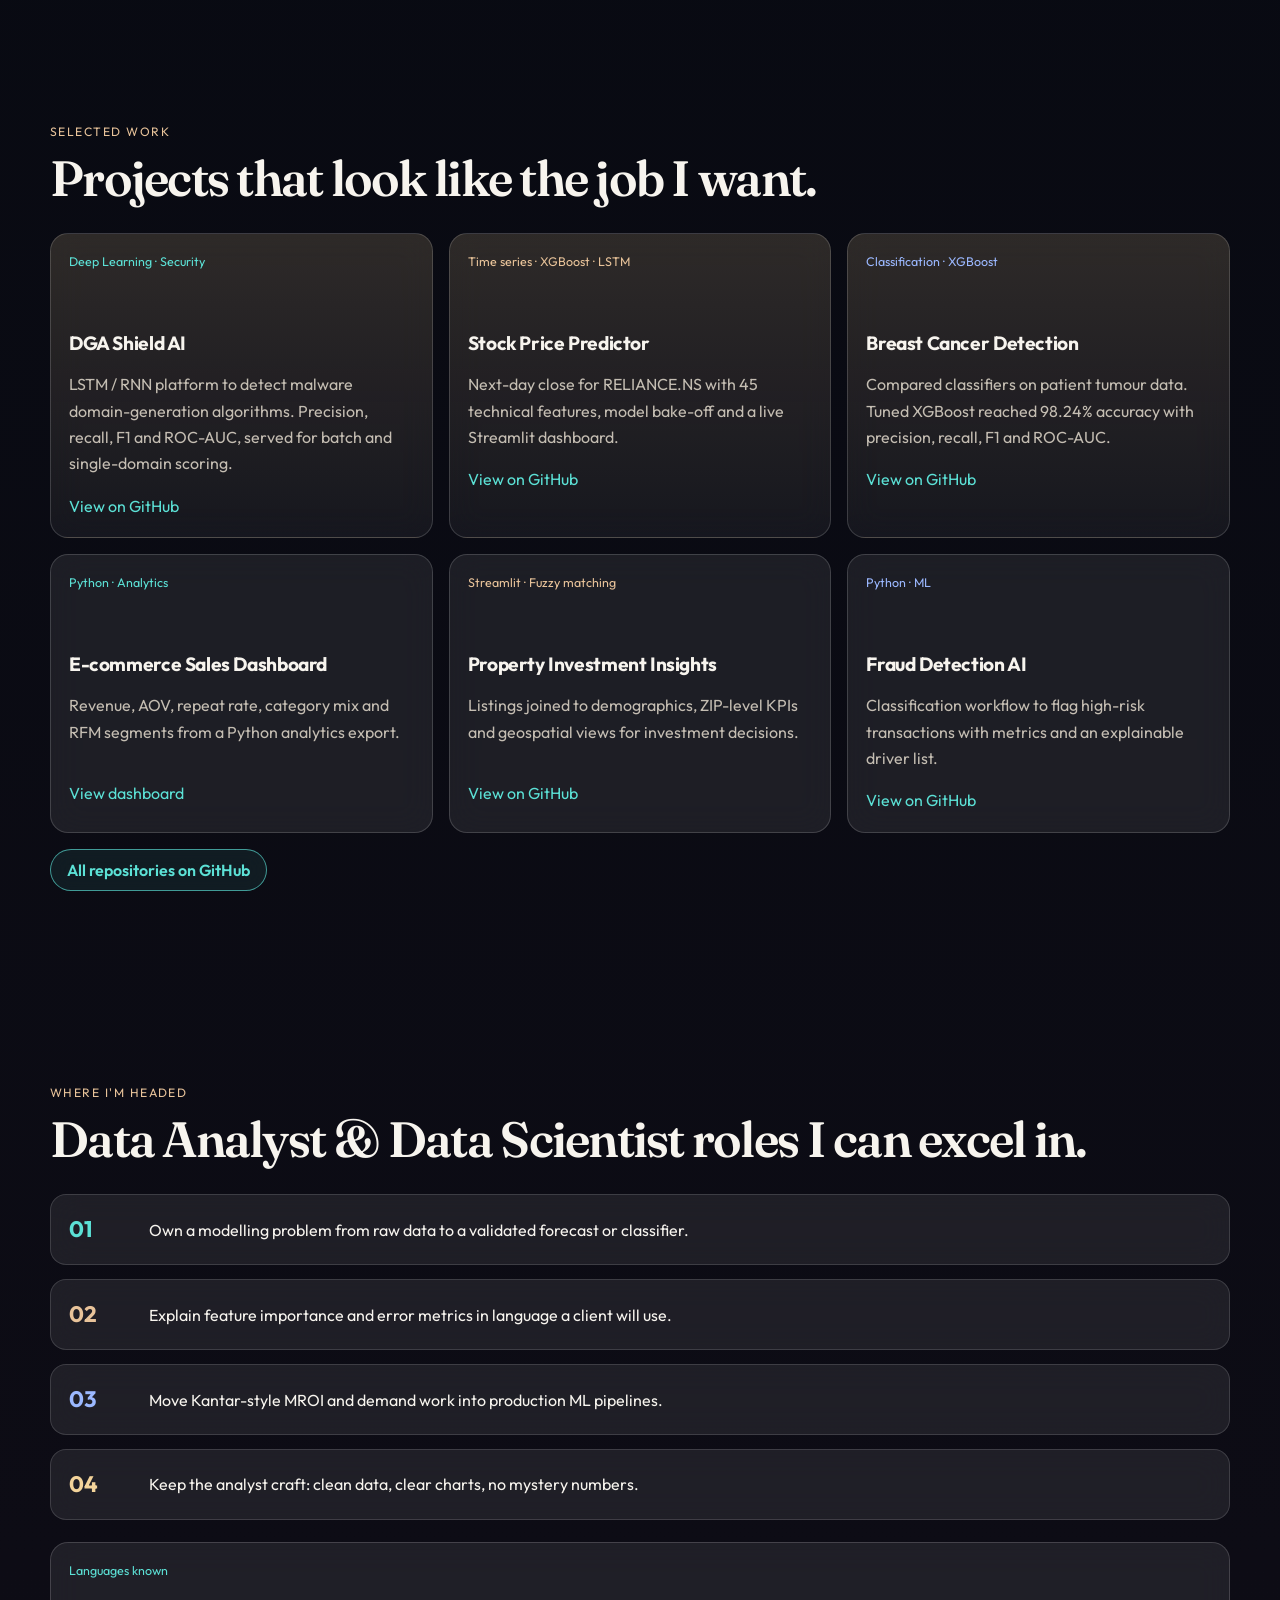
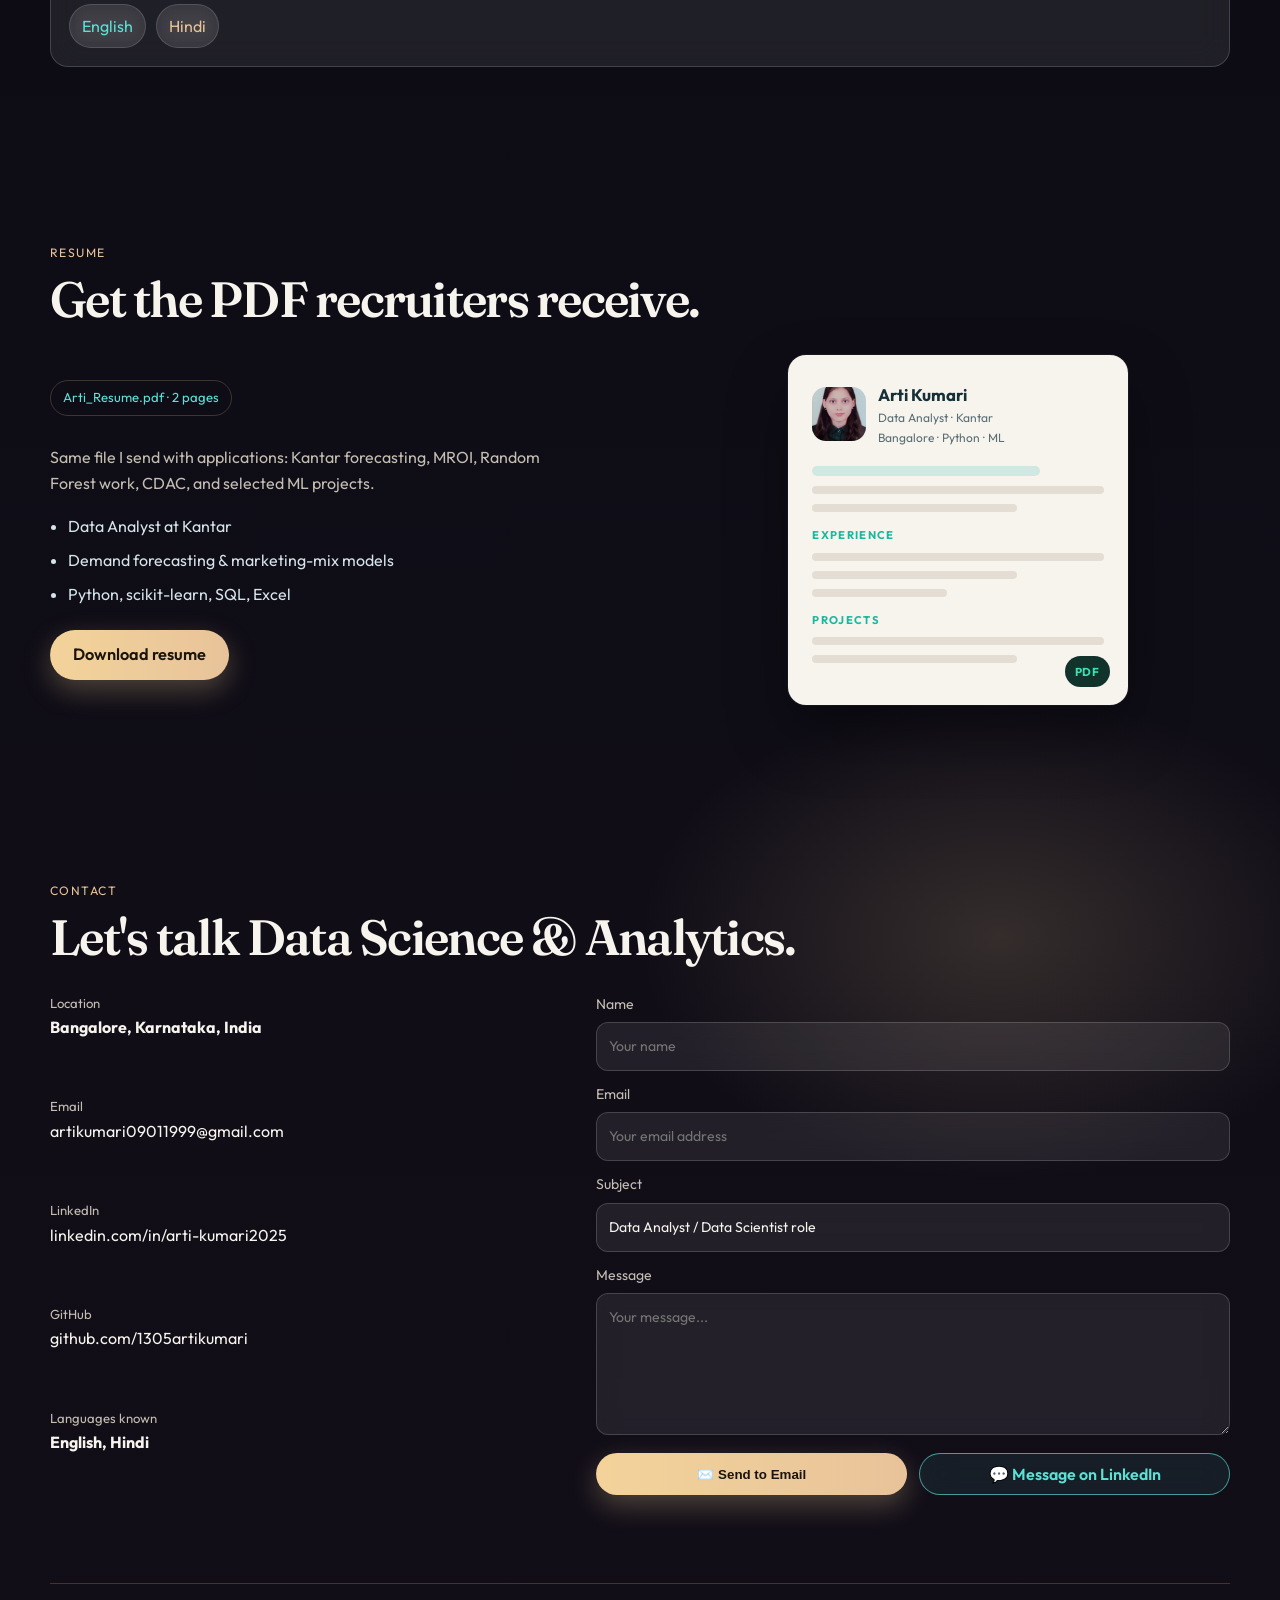
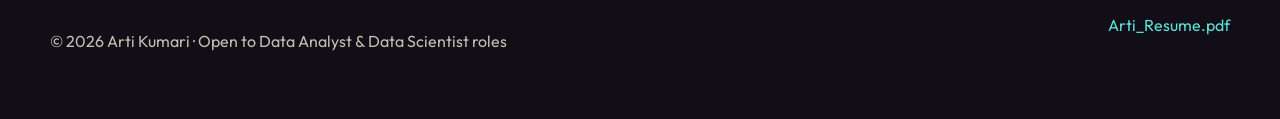
==== commit 38f4d4c6: "Configure direct Email and LinkedIn message delivery options" ====
--- a/index.html
+++ b/index.html
@@ -311,8 +311,11 @@
           <label><span>Email</span><input type="email" name="email" id="contact-email" placeholder="Your email address" required /></label>
           <label><span>Subject</span><input name="subject" id="contact-subject" value="Data Analyst / Data Scientist role" required /></label>
           <label><span>Message</span><textarea name="message" id="contact-message" rows="5" placeholder="Your message..." required></textarea></label>
-          <button class="btn btn-primary" type="submit" id="contact-submit">Send message</button>
-          <div id="contact-status" style="display:none;"></div>
+          <div style="display:flex; gap:12px; flex-wrap:wrap; margin-top:6px;">
+            <button class="btn btn-primary" type="submit" id="contact-submit" style="flex:1; min-width:180px;">✉️ Send to Email</button>
+            <a class="btn btn-outline" href="https://www.linkedin.com/in/arti-kumari2025/" target="_blank" rel="noreferrer" style="flex:1; min-width:180px; display:inline-flex; align-items:center; justify-content:center; gap:8px;">💬 Message on LinkedIn</a>
+          </div>
+          <div id="contact-status" style="display:none; margin-top:12px;"></div>
         </form>
       </div>
     </section>
